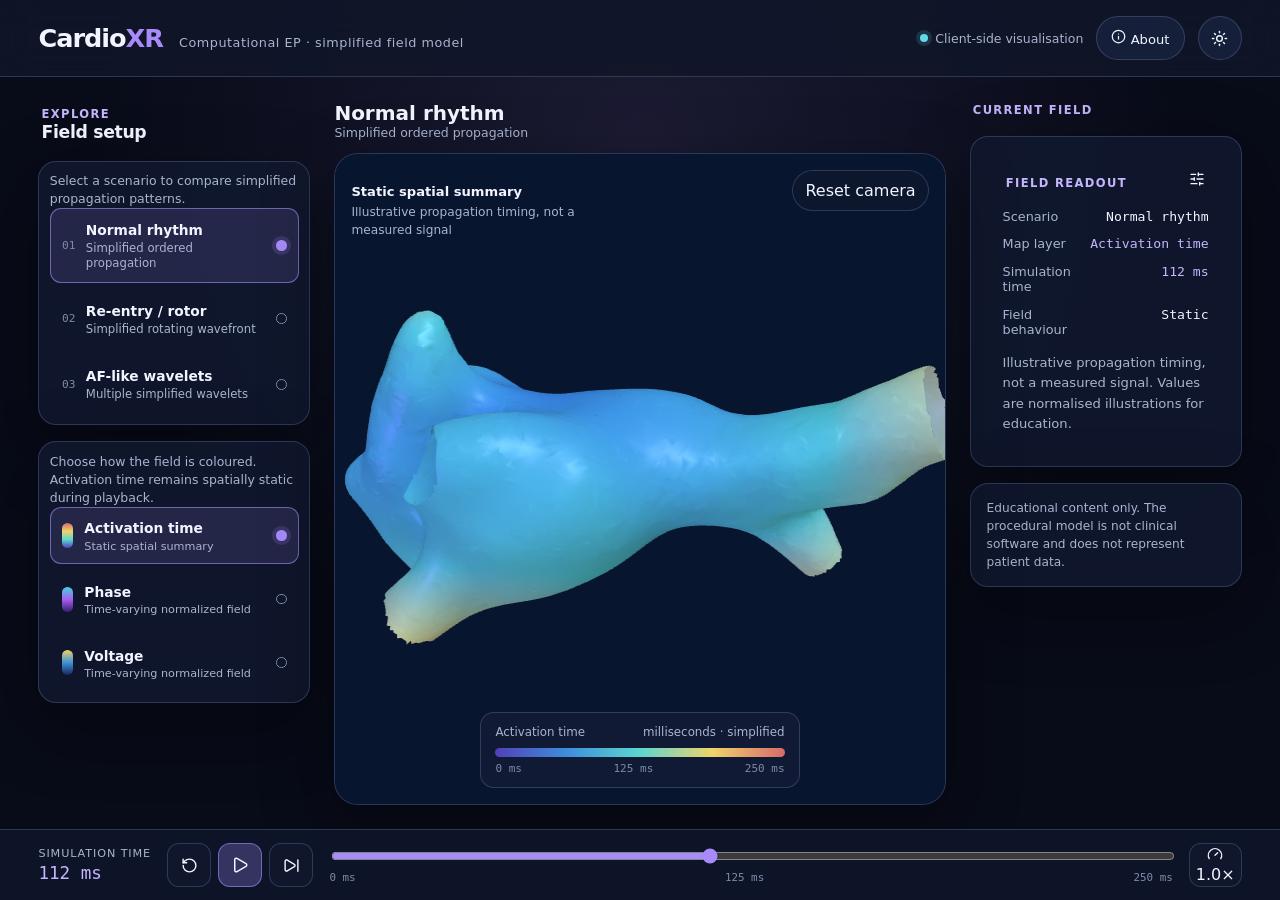
==== index.html @ f3d3086c "Deploy CardioXR site" ====
<!doctype html>
<html lang="en">
  <head>
    <meta charset="UTF-8" />
    <link rel="icon" type="image/svg+xml" href="/favicon.svg" />
    <meta name="viewport" content="width=device-width, initial-scale=1.0" />
    <meta
      name="description"
      content="CardioXR — an interactive browser-based research and education demo for simplified cardiac electrophysiology patterns."
    />
    <meta name="application-name" content="CardioXR" />
    <meta name="author" content="CardioXR" />
    <meta name="robots" content="noindex, nofollow" />
    <meta name="theme-color" content="#060810" />
    <meta property="og:type" content="website" />
    <meta property="og:title" content="CardioXR — Cardiac EP Visualisation" />
    <meta property="og:description" content="Explore simplified cardiac activation, phase, and voltage patterns on an interactive atrial form." />
    <meta property="og:image" content="/social-card.svg" />
    <meta name="twitter:card" content="summary_large_image" />
    <meta name="twitter:title" content="CardioXR — Cardiac EP Visualisation" />
    <meta name="twitter:description" content="An original static Three.js research and education demo for simplified cardiac electrophysiology patterns." />
    <meta name="twitter:image" content="/social-card.svg" />
    <title>CardioXR — Cardiac EP Visualisation</title>
    <script type="module" crossorigin src="/assets/index-D9ifZtK7.js"></script>
    <link rel="stylesheet" crossorigin href="/assets/index-C-pUK_gw.css">
  </head>
  <body>
    <div id="app"></div>
  </body>
</html>
---- assets/index-C-pUK_gw.css ----
._group_167i0_1{gap:.4rem;display:grid}._button_167i0_2{border-radius:var(--radius-sm);text-align:left;cursor:pointer;background:0 0;border:1px solid #0000;grid-template-columns:auto 1fr auto;align-items:center;gap:.65rem;width:100%;min-height:3.35rem;padding:.65rem .7rem;display:grid}._button_167i0_2:hover{background:color-mix(in srgb, var(--accent) 10%, transparent)}._selected_167i0_17{border-color:var(--border-strong);background:color-mix(in srgb, var(--accent) 14%, transparent)}._marker_167i0_18{color:var(--subtle);font-family:ui-monospace,SFMono-Regular,Menlo,monospace;font-size:.7rem}._label_167i0_19{font-size:.86rem;font-weight:680}._description_167i0_20{color:var(--muted);margin-top:.14rem;font-size:.73rem;line-height:1.3;display:block}._indicator_167i0_21{border:1px solid var(--subtle);border-radius:50%;width:.66rem;height:.66rem}._selected_167i0_17 ._indicator_167i0_21{background:var(--accent);box-shadow:0 0 0 4px color-mix(in srgb, var(--accent) 16%, transparent);border:0}._mapButton_167i0_23{grid-template-columns:.75rem 1fr auto;min-height:2.8rem}._mapSwatch_167i0_24{background:linear-gradient(#d76a6a,#f0d36a,#5cd6d0,#5140b8);border-radius:999px;width:.7rem;height:1.55rem}._mapButton_167i0_23:nth-child(2) ._mapSwatch_167i0_24{background:linear-gradient(#44d4de,#aa5cf0,#34206e)}._mapButton_167i0_23:nth-child(3) ._mapSwatch_167i0_24{background:linear-gradient(#f2d16b,#3d94d7,#1a2362)}._mapMeta_167i0_27{color:var(--muted);margin-top:.15rem;font-size:.7rem;display:block}._dock_1d9rw_1{border-top:1px solid var(--border);background:color-mix(in srgb, var(--bg-raised) 93%, transparent);-webkit-backdrop-filter:blur(18px);backdrop-filter:blur(18px);grid-template-columns:auto auto minmax(13rem,1fr) auto;align-items:center;gap:1rem;padding:.8rem clamp(1rem,3vw,2.5rem);display:grid}._readout_1d9rw_2{min-width:5.8rem}._readoutLabel_1d9rw_3{color:var(--muted);letter-spacing:.08em;text-transform:uppercase;font-size:.7rem;display:block}._readoutTime_1d9rw_4{color:var(--accent-strong);margin-top:.18rem;font:1.1rem ui-monospace,SFMono-Regular,Menlo,monospace;display:block}._controls_1d9rw_5{gap:.45rem;display:flex}._control_1d9rw_5{border:1px solid var(--border);background:var(--surface);cursor:pointer;border-radius:.75rem;place-items:center;min-width:2.75rem;min-height:2.75rem;display:inline-grid}._control_1d9rw_5:hover{border-color:var(--border-strong)}._primary_1d9rw_8{border-color:var(--border-strong);background:color-mix(in srgb, var(--accent) 25%, var(--surface))}._sliderWrap_1d9rw_9{gap:.3rem;display:grid}._range_1d9rw_10{width:100%;accent-color:var(--accent);cursor:pointer}._rangeLabels_1d9rw_11{color:var(--subtle);justify-content:space-between;font:.68rem ui-monospace,SFMono-Regular,Menlo,monospace;display:flex}._speed_1d9rw_12{white-space:nowrap}@media (width<=760px){._dock_1d9rw_1{grid-template-columns:1fr auto;gap:.6rem;padding:.75rem .8rem}._readout_1d9rw_2{grid-row:1}._controls_1d9rw_5{justify-content:end}._sliderWrap_1d9rw_9{grid-area:2/1/auto/-1}._speed_1d9rw_12{grid-area:1/2}}@media (height<=560px) and (width>=761px){._dock_1d9rw_1{padding-top:.5rem;padding-bottom:.5rem}._readoutTime_1d9rw_4{font-size:.95rem}._control_1d9rw_5{min-width:2.3rem;min-height:2.3rem}}._viewport_jzd5n_1{border:1px solid var(--border);background:radial-gradient(circle at 50% 50%, #4a77d033, transparent 48%), linear-gradient(145deg, color-mix(in srgb, var(--stage) 92%, black), var(--stage));min-height:clamp(22rem,62vh,42rem);box-shadow:inset 0 0 0 1px #ffffff09, var(--shadow);border-radius:clamp(1rem,2vw,1.5rem);flex:1;position:relative;overflow:hidden}._canvas_jzd5n_13,._canvas_jzd5n_13>div[aria-hidden=true]{position:absolute;inset:0}._canvas_jzd5n_13>div[aria-hidden=true] canvas{display:block;width:100%!important;height:100%!important}._chrome_jzd5n_16{z-index:2;pointer-events:none;position:absolute;inset:0}._descriptor_jzd5n_17{max-width:15rem;color:var(--muted);font-size:.76rem;line-height:1.45;position:absolute;top:1rem;left:1rem}._descriptor_jzd5n_17 strong{color:var(--text);margin-bottom:.2rem;font-size:.82rem;display:block}._reset_jzd5n_19{pointer-events:auto;border:1px solid var(--border);background:color-mix(in srgb, var(--surface) 75%, transparent);cursor:pointer;border-radius:999px;min-height:2.55rem;padding:.55rem .75rem;position:absolute;top:1rem;right:1rem}._legend_jzd5n_20{pointer-events:auto;border:1px solid var(--border);background:color-mix(in srgb, var(--surface-strong) 82%, transparent);-webkit-backdrop-filter:blur(14px);backdrop-filter:blur(14px);border-radius:.85rem;width:min(20rem,100% - 2rem);padding:.75rem .9rem;position:absolute;bottom:1rem;left:50%;transform:translate(-50%)}._legendTitle_jzd5n_21{color:var(--muted);justify-content:space-between;gap:1rem;font-size:.74rem;display:flex}._gradient_jzd5n_22{background:linear-gradient(90deg,#5140b8,#3f8edb,#5cd6d0,#f0d36a,#d76a6a);border-radius:999px;height:.55rem;margin:.55rem 0 .35rem}._gradient_jzd5n_22._phase_jzd5n_23{background:linear-gradient(90deg,#34206e,#aa5cf0,#44d4de)}._gradient_jzd5n_22._voltage_jzd5n_24{background:linear-gradient(90deg,#1a2362,#3d94d7,#f2d16b)}._ticks_jzd5n_25{color:var(--subtle);justify-content:space-between;font:.69rem ui-monospace,SFMono-Regular,Menlo,monospace;display:flex}._state_jzd5n_26{text-align:center;place-items:center;height:100%;padding:2rem;display:grid}._state_jzd5n_26 h2{margin:0 0 .5rem;font-size:1.1rem}._state_jzd5n_26 p{max-width:24rem;color:var(--muted);margin:0;font-size:.86rem;line-height:1.5}._fallbackButton_jzd5n_29{border:1px solid var(--border-strong);background:var(--surface);cursor:pointer;border-radius:999px;min-height:2.75rem;margin-top:1rem;padding:0 1rem}._visuallyHidden_jzd5n_30{clip:rect(0, 0, 0, 0);white-space:nowrap;border:0;width:1px;height:1px;margin:-1px;padding:0;position:absolute;overflow:hidden}@media (width<=760px){._viewport_jzd5n_1{min-height:clamp(24rem,67svh,38rem)}._descriptor_jzd5n_17{top:.75rem;left:.8rem}._reset_jzd5n_19{top:.7rem;right:.7rem}._legend_jzd5n_20{bottom:.7rem}}@media (height<=560px) and (width>=761px){._viewport_jzd5n_1{min-height:0}}._overlay_1kfgf_1{z-index:20;-webkit-backdrop-filter:blur(5px);backdrop-filter:blur(5px);background:#030610a6;position:fixed;inset:0}._content_1kfgf_2{z-index:21;border-left:1px solid var(--border);background:var(--surface-strong);flex-direction:column;width:min(28rem,92vw);padding:1.35rem;display:flex;position:fixed;top:0;bottom:0;right:0;box-shadow:-24px 0 70px #0000004d}._header_1kfgf_3{border-bottom:1px solid var(--border);justify-content:space-between;align-items:start;gap:1rem;padding-bottom:1rem;display:flex}._title_1kfgf_4{margin:0;font-size:1.2rem}._description_1kfgf_5{color:var(--muted);margin:.35rem 0 0;font-size:.8rem;line-height:1.45}._close_1kfgf_6{border:1px solid var(--border);background:var(--surface);cursor:pointer;border-radius:.7rem;min-width:2.75rem;min-height:2.75rem}._body_1kfgf_7{color:var(--muted);padding:1rem 0;font-size:.87rem;line-height:1.6;overflow:auto}._body_1kfgf_7 h3{color:var(--text);margin:1rem 0 .35rem;font-size:.9rem}._body_1kfgf_7 p{margin:.35rem 0}._body_1kfgf_7 dl{grid-template-columns:1fr auto;gap:.65rem;margin:.8rem 0;display:grid}._body_1kfgf_7 dt{color:var(--muted)}._body_1kfgf_7 dd{color:var(--text);margin:0;font-family:ui-monospace,SFMono-Regular,Menlo,monospace}._mobileContent_1kfgf_13{border-top:1px solid var(--border);border-left:0;border-radius:1.2rem 1.2rem 0 0;width:100%;max-height:min(78svh,42rem);inset:auto 0 0}._tabsList_1kfgf_14{border:1px solid var(--border);border-radius:.75rem;grid-template-columns:repeat(3,1fr);gap:.35rem;margin-bottom:1rem;padding:.25rem;display:grid}._tab_1kfgf_14{min-height:2.65rem;color:var(--muted);cursor:pointer;background:0 0;border:0;border-radius:.55rem}._tab_1kfgf_14[data-state=active]{background:color-mix(in srgb, var(--accent) 18%, transparent);color:var(--text)}@media (width<=760px){._content_1kfgf_2{padding:1rem}}._app_1k8nr_1{background:radial-gradient(circle at 50% 16%, color-mix(in srgb, var(--accent) 12%, transparent), transparent 34rem), var(--bg);min-height:100svh}._shell_1k8nr_8{grid-template-rows:auto minmax(0,1fr) auto;height:100svh;min-height:0;display:grid;overflow:hidden}._topbar_1k8nr_16{justify-content:space-between;align-items:center;gap:var(--space-5);border-bottom:1px solid var(--border);background:color-mix(in srgb, var(--bg-raised) 88%, transparent);-webkit-backdrop-filter:blur(18px);backdrop-filter:blur(18px);padding:1rem clamp(1rem,3vw,2.5rem);display:flex}._identity_1k8nr_27{align-items:baseline;gap:1rem;min-width:0;display:flex}._brand_1k8nr_28{letter-spacing:-.04em;white-space:nowrap;font-size:clamp(1.2rem,2vw,1.65rem);font-weight:800}._brandMark_1k8nr_29{color:var(--accent)}._context_1k8nr_30{color:var(--muted);letter-spacing:.04em;font-size:.8rem}._topActions_1k8nr_31{align-items:center;gap:var(--space-3);display:flex}._status_1k8nr_32{color:var(--muted);align-items:center;gap:.45rem;font-size:.78rem;display:flex}._statusDot_1k8nr_33{background:var(--cyan);width:.5rem;height:.5rem;box-shadow:0 0 0 4px color-mix(in srgb, var(--cyan) 15%, transparent);border-radius:50%}._iconButton_1k8nr_34,._readoutButton_1k8nr_34{border:1px solid var(--border);background:var(--surface-soft);cursor:pointer;border-radius:999px;min-height:2.75rem;transition:border-color .16s,background .16s,transform .16s}._iconButton_1k8nr_34{place-items:center;min-width:2.75rem;display:inline-grid}._readoutButton_1k8nr_34{padding:.55rem .9rem;font-size:.82rem}._iconButton_1k8nr_34:hover,._readoutButton_1k8nr_34:hover{border-color:var(--border-strong);background:var(--surface-strong);transform:translateY(-1px)}._workspace_1k8nr_46{grid-template-columns:minmax(14rem,17rem) minmax(0,1fr) minmax(14rem,17rem);gap:clamp(.75rem,2vw,1.5rem);min-height:0;padding:clamp(.75rem,2vw,1.5rem) clamp(1rem,3vw,2.5rem);display:grid;overflow:auto}._rail_1k8nr_55{gap:var(--space-4);flex-direction:column;min-width:0;min-height:0;display:flex}._railHeader_1k8nr_56{justify-content:space-between;align-items:baseline;gap:.5rem;padding:.15rem .2rem;display:flex}._eyebrow_1k8nr_57{color:var(--accent-strong);letter-spacing:.12em;text-transform:uppercase;font-size:.72rem;font-weight:750}._railTitle_1k8nr_58{letter-spacing:-.02em;font-size:1.08rem;font-weight:720}._railNote_1k8nr_59{color:var(--muted);font-size:.78rem;line-height:1.45}._panel_1k8nr_60{border:1px solid var(--border);border-radius:var(--radius);background:var(--surface);box-shadow:var(--shadow)}._railPanel_1k8nr_61{padding:.65rem}._readout_1k8nr_34{padding:1rem}._readout_1k8nr_34 dl{grid-template-columns:1fr auto;gap:.8rem .65rem;margin:1rem 0;display:grid}._readout_1k8nr_34 dt{color:var(--muted);font-size:.8rem}._readout_1k8nr_34 dd{text-align:right;margin:0;font-family:ui-monospace,SFMono-Regular,Menlo,monospace;font-size:.82rem}._readoutValue_1k8nr_66{color:var(--accent-strong)}._readoutCopy_1k8nr_67{color:var(--muted);margin:0;font-size:.82rem;line-height:1.55}._disclaimer_1k8nr_68{color:var(--muted);border-top:1px solid var(--border);padding:.9rem 1rem;font-size:.76rem;line-height:1.5}._stageColumn_1k8nr_70{gap:var(--space-3);flex-direction:column;min-width:0;min-height:0;display:flex}._stageMeta_1k8nr_71{justify-content:space-between;align-items:center;gap:1rem;min-height:2.3rem;display:flex}._stageTitle_1k8nr_72{font-size:clamp(1rem,1.8vw,1.25rem);font-weight:700}._stageSub_1k8nr_73{color:var(--muted);font-size:.78rem}._mobileReadout_1k8nr_74,._mobileToolbar_1k8nr_75{display:none}@media (width<=1120px){._workspace_1k8nr_46{grid-template-columns:minmax(13rem,16rem) minmax(0,1fr)}._rightRail_1k8nr_79{display:none}._mobileReadout_1k8nr_74{display:inline-flex}}@media (width<=760px){._shell_1k8nr_8{height:auto;min-height:100svh;overflow:visible}._topbar_1k8nr_16{padding:.8rem 1rem}._identity_1k8nr_27{display:block}._context_1k8nr_30,._status_1k8nr_32{display:none}._workspace_1k8nr_46{padding:.7rem .65rem 1rem;display:block;overflow:visible}._leftRail_1k8nr_89{display:none}._stageColumn_1k8nr_70{gap:.6rem}._stageMeta_1k8nr_71{padding:0 .25rem}._mobileToolbar_1k8nr_75{gap:.5rem;padding:.25rem;display:flex}._mobileToolbar_1k8nr_75 button{flex:1;min-height:2.75rem}._bottomDock_1k8nr_94{z-index:4;position:sticky;bottom:0}}@media (height<=560px) and (width>=761px){._topbar_1k8nr_16{padding-top:.55rem;padding-bottom:.55rem}._workspace_1k8nr_46{padding-top:.65rem;padding-bottom:.65rem}._railPanel_1k8nr_61{padding:.45rem}._stageMeta_1k8nr_71{min-height:1.8rem}}:root{--lightningcss-light: ;--lightningcss-dark:initial;color-scheme:dark;font-synthesis:none;text-rendering:optimizelegibility;--bg:#080b18;--bg-raised:#10162a;--stage:#0a1630;--surface:#11192fdb;--surface-strong:#141d36;--surface-soft:#1a2544ad;--border:#9db7e638;--border-strong:#ab96ff8f;--text:#f2f5ff;--muted:#a9b4cf;--subtle:#7d8aa8;--accent:#a78bfa;--accent-strong:#c4b5fd;--cyan:#63d9e6;--danger:#f4a3b1;--shadow:0 22px 70px #00000057;--radius:18px;--radius-sm:11px;--space-1:.35rem;--space-2:.55rem;--space-3:.8rem;--space-4:1rem;--space-5:1.35rem;--space-6:1.75rem;--space-7:2.4rem;font-family:Inter,ui-sans-serif,system-ui,-apple-system,BlinkMacSystemFont,Segoe UI,sans-serif}[data-theme=light]{--lightningcss-light:initial;--lightningcss-dark: ;color-scheme:light;--bg:#e8edf7;--bg-raised:#f7f9fd;--stage:#d7e1f4;--surface:#f9fbffe8;--surface-strong:#fff;--surface-soft:#e7edf9eb;--border:#2e436d33;--border-strong:#6f50cf;--text:#17223d;--muted:#51617e;--subtle:#6a7892;--accent:#6847d6;--accent-strong:#4f31bb;--cyan:#087f9c;--danger:#a23f56;--shadow:0 22px 60px #32467033}*{box-sizing:border-box}html,body,#app{min-height:100%;margin:0}body{background:var(--bg);min-width:320px;color:var(--text);overflow-x:hidden}button,input{font:inherit}button{color:inherit}button:focus-visible,input:focus-visible,[role=tab]:focus-visible{outline:3px solid var(--cyan);outline-offset:3px}@media (prefers-reduced-motion:reduce){*,:before,:after{scroll-behavior:auto!important;transition-duration:.01ms!important;animation-duration:.01ms!important;animation-iteration-count:1!important}}
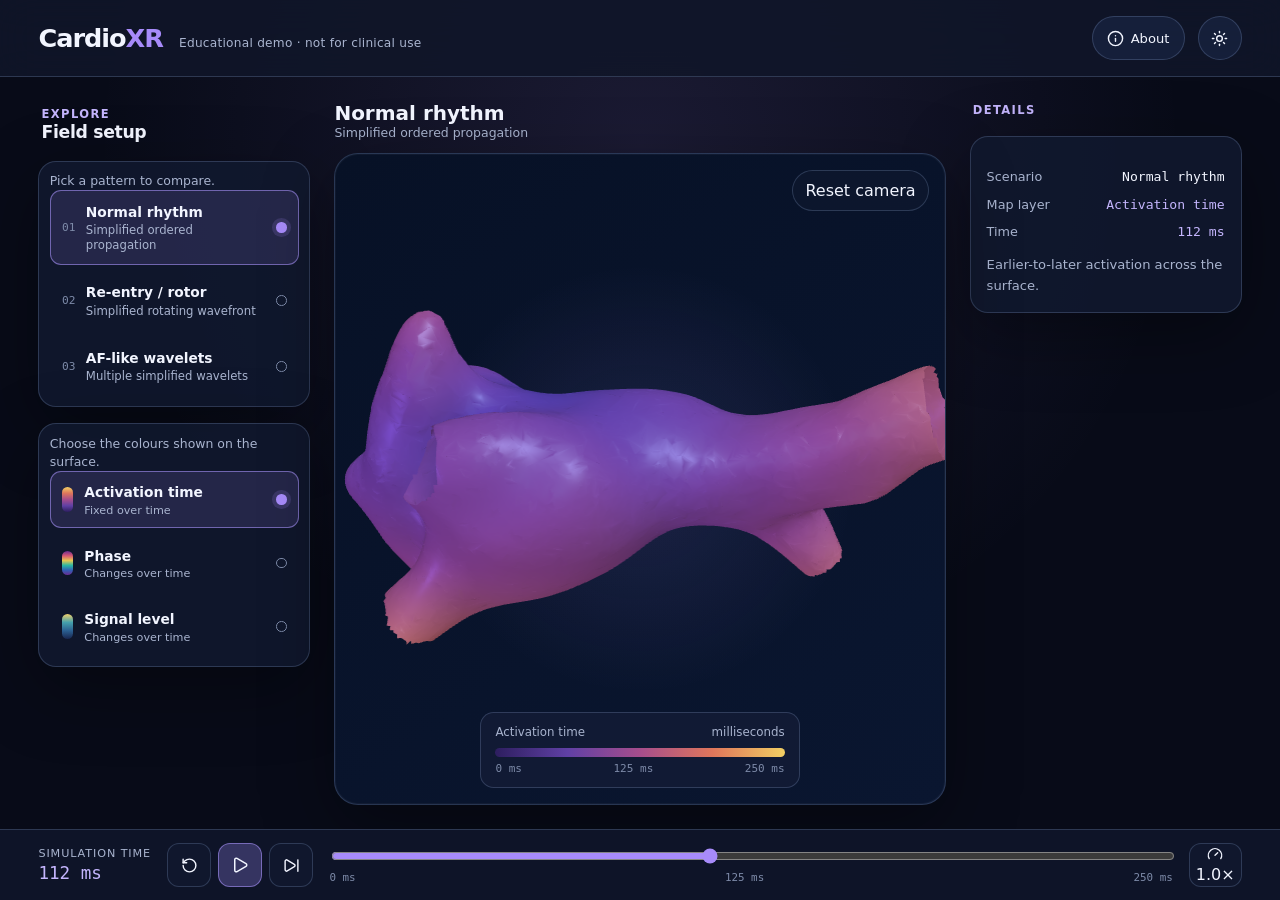
==== commit cd3cb6ed: "Deploy CardioXR site" ====
--- a/index.html
+++ b/index.html
@@ -21,8 +21,8 @@
     <meta name="twitter:description" content="An original static Three.js research and education demo for simplified cardiac electrophysiology patterns." />
     <meta name="twitter:image" content="/social-card.svg" />
     <title>CardioXR — Cardiac EP Visualisation</title>
-    <script type="module" crossorigin src="/assets/index-D9ifZtK7.js"></script>
-    <link rel="stylesheet" crossorigin href="/assets/index-C-pUK_gw.css">
+    <script type="module" crossorigin src="/assets/index-DX1zjF0q.js"></script>
+    <link rel="stylesheet" crossorigin href="/assets/index-CJR2aCg-.css">
   </head>
   <body>
     <div id="app"></div>
--- a/assets/index-CJR2aCg-.css
+++ b/assets/index-CJR2aCg-.css
@@ -0,0 +1 @@
+._group_dooak_1{gap:.4rem;display:grid}._button_dooak_2{border-radius:var(--radius-sm);text-align:left;cursor:pointer;background:0 0;border:1px solid #0000;grid-template-columns:auto 1fr auto;align-items:center;gap:.65rem;width:100%;min-height:3.35rem;padding:.65rem .7rem;display:grid}._button_dooak_2:hover{background:color-mix(in srgb, var(--accent) 10%, transparent)}._selected_dooak_17{border-color:var(--border-strong);background:color-mix(in srgb, var(--accent) 14%, transparent)}._marker_dooak_18{color:var(--subtle);font-family:ui-monospace,SFMono-Regular,Menlo,monospace;font-size:.7rem}._label_dooak_19{font-size:.86rem;font-weight:680}._description_dooak_20{color:var(--muted);margin-top:.14rem;font-size:.73rem;line-height:1.3;display:block}._indicator_dooak_21{border:1px solid var(--subtle);border-radius:50%;width:.66rem;height:.66rem}._selected_dooak_17 ._indicator_dooak_21{background:var(--accent);box-shadow:0 0 0 4px color-mix(in srgb, var(--accent) 16%, transparent);border:0}._mapButton_dooak_23{grid-template-columns:.75rem 1fr auto;min-height:2.8rem}._mapSwatch_dooak_24{background-color:var(--surface-soft);border-radius:999px;width:.7rem;height:1.55rem}._mapMeta_dooak_25{color:var(--muted);margin-top:.15rem;font-size:.7rem;display:block}._dock_172w2_1{border-top:1px solid var(--border);background:color-mix(in srgb, var(--bg-raised) 93%, transparent);-webkit-backdrop-filter:blur(18px);backdrop-filter:blur(18px);grid-template-columns:auto auto minmax(13rem,1fr) auto;align-items:center;gap:1rem;padding:.8rem clamp(1rem,3vw,2.5rem);display:grid}._readout_172w2_2{min-width:5.8rem}._readoutLabel_172w2_3{color:var(--muted);letter-spacing:.08em;text-transform:uppercase;font-size:.7rem;display:block}._readoutTime_172w2_4{color:var(--accent-strong);margin-top:.18rem;font:1.1rem ui-monospace,SFMono-Regular,Menlo,monospace;display:block}._controls_172w2_5{gap:.45rem;display:flex}._control_172w2_5{border:1px solid var(--border);background:var(--surface);cursor:pointer;border-radius:.75rem;place-items:center;min-width:2.75rem;min-height:2.75rem;display:inline-grid}._control_172w2_5:hover{border-color:var(--border-strong)}._primary_172w2_8{border-color:var(--border-strong);background:color-mix(in srgb, var(--accent) 25%, var(--surface))}._sliderWrap_172w2_9{gap:.3rem;display:grid}._range_172w2_10{width:100%;accent-color:var(--accent);cursor:pointer}._rangeLabels_172w2_11{color:var(--subtle);justify-content:space-between;font:.68rem ui-monospace,SFMono-Regular,Menlo,monospace;display:flex}._speed_172w2_12{white-space:nowrap}@media (width<=760px){._dock_172w2_1{padding:.55rem max(.7rem, env(safe-area-inset-right)) max(.55rem, env(safe-area-inset-bottom)) max(.7rem, env(safe-area-inset-left));grid-template-columns:minmax(5.35rem,1fr) auto auto;grid-template-areas:"readout controls speed""slider slider slider";gap:.45rem .55rem}._readout_172w2_2{grid-area:readout;min-width:0}._controls_172w2_5{grid-area:controls;justify-content:end}._sliderWrap_172w2_9{grid-area:slider}._speed_172w2_12{grid-area:speed}}@media (height<=560px) and (width>=761px) and (width<=960px){._dock_172w2_1{padding:.35rem max(.75rem, env(safe-area-inset-right)) max(.35rem, env(safe-area-inset-bottom)) max(.75rem, env(safe-area-inset-left));grid-template-columns:auto auto minmax(10rem,1fr) auto;grid-template-areas:"readout controls slider speed";gap:.75rem}._readout_172w2_2{grid-area:readout}._controls_172w2_5{grid-area:controls}._sliderWrap_172w2_9{grid-area:slider}._speed_172w2_12{grid-area:speed}._readoutTime_172w2_4{font-size:.95rem}._control_172w2_5{min-width:2.75rem;min-height:2.75rem}}._viewport_4dmf6_1{border:1px solid var(--border);background:radial-gradient(circle at 50% 50%, color-mix(in srgb, var(--accent) 13%, transparent), transparent 48%), linear-gradient(145deg, var(--stage-edge), var(--stage));min-height:clamp(22rem,62vh,42rem);box-shadow:inset 0 0 0 1px #ffffff09, var(--shadow);border-radius:clamp(1rem,2vw,1.5rem);flex:1;position:relative;overflow:hidden}._canvas_4dmf6_13,._canvas_4dmf6_13>div[aria-hidden=true]{position:absolute;inset:0}._canvas_4dmf6_13>div[aria-hidden=true] canvas{touch-action:none;display:block;width:100%!important;height:100%!important}._chrome_4dmf6_16{z-index:2;pointer-events:none;position:absolute;inset:0}._reset_4dmf6_17{pointer-events:auto;border:1px solid var(--border);background:color-mix(in srgb, var(--surface) 75%, transparent);cursor:pointer;border-radius:999px;min-height:2.55rem;padding:.55rem .75rem;position:absolute;top:1rem;right:1rem}._legend_4dmf6_18{pointer-events:auto;border:1px solid var(--border);background:color-mix(in srgb, var(--surface-strong) 82%, transparent);-webkit-backdrop-filter:blur(14px);backdrop-filter:blur(14px);border-radius:.85rem;width:min(20rem,100% - 2rem);padding:.75rem .9rem;position:absolute;bottom:1rem;left:50%;transform:translate(-50%)}._legendTitle_4dmf6_19{color:var(--muted);justify-content:space-between;gap:1rem;font-size:.74rem;display:flex}._gradient_4dmf6_20{border-radius:999px;height:.55rem;margin:.55rem 0 .35rem}._ticks_4dmf6_21{color:var(--subtle);justify-content:space-between;font:.69rem ui-monospace,SFMono-Regular,Menlo,monospace;display:flex}._state_4dmf6_22{text-align:center;place-items:center;height:100%;padding:2rem;display:grid}._state_4dmf6_22 h2{margin:0 0 .5rem;font-size:1.1rem}._state_4dmf6_22 p{max-width:24rem;color:var(--muted);margin:0;font-size:.86rem;line-height:1.5}._fallbackButton_4dmf6_25{border:1px solid var(--border-strong);background:var(--surface);cursor:pointer;border-radius:999px;min-height:2.75rem;margin-top:1rem;padding:0 1rem}._visuallyHidden_4dmf6_26{clip:rect(0, 0, 0, 0);white-space:nowrap;border:0;width:1px;height:1px;margin:-1px;padding:0;position:absolute;overflow:hidden}@media (width<=760px){._viewport_4dmf6_1{height:100%;min-height:0}._reset_4dmf6_17{min-height:2.75rem;top:.65rem;right:.65rem}._legend_4dmf6_18{width:min(20rem,100% - 1.3rem);padding:.65rem .75rem;bottom:.65rem}}@media (height<=560px) and (width>=761px) and (width<=960px){._viewport_4dmf6_1{height:100%;min-height:0}._reset_4dmf6_17{min-height:2.75rem;top:.55rem;right:.55rem}._legend_4dmf6_18{padding:.55rem .7rem;bottom:.55rem}}._overlay_145a2_1{z-index:20;-webkit-backdrop-filter:blur(5px);backdrop-filter:blur(5px);background:#030610a6;position:fixed;inset:0}._content_145a2_2{z-index:21;border-left:1px solid var(--border);background:var(--surface-strong);flex-direction:column;width:min(28rem,92vw);padding:1.35rem;display:flex;position:fixed;top:0;bottom:0;right:0;box-shadow:-24px 0 70px #0000004d}._header_145a2_3{border-bottom:1px solid var(--border);justify-content:space-between;align-items:start;gap:1rem;padding-bottom:1rem;display:flex}._title_145a2_4{margin:0;font-size:1.2rem}._description_145a2_5{color:var(--muted);margin:.35rem 0 0;font-size:.8rem;line-height:1.45}._close_145a2_6{border:1px solid var(--border);background:var(--surface);cursor:pointer;border-radius:.7rem;min-width:2.75rem;min-height:2.75rem}._body_145a2_7{color:var(--muted);padding:1rem 0;font-size:.87rem;line-height:1.6;overflow:auto}._body_145a2_7 h3{color:var(--text);margin:1rem 0 .35rem;font-size:.9rem}._body_145a2_7 p{margin:.35rem 0}._body_145a2_7 a{color:var(--accent-strong);text-underline-offset:.18em}._body_145a2_7 dl{grid-template-columns:1fr auto;gap:.65rem;margin:.8rem 0;display:grid}._body_145a2_7 dt{color:var(--muted)}._body_145a2_7 dd{color:var(--text);margin:0;font-family:ui-monospace,SFMono-Regular,Menlo,monospace}._disclosure_145a2_14{border:1px solid var(--border);background:var(--surface);border-radius:.75rem;margin-top:.7rem;padding:.75rem}._disclosure_145a2_14 summary{color:var(--text);cursor:pointer;font-weight:650}._disclosure_145a2_14 p{margin-top:.65rem}._mobileContent_145a2_17{width:100%;max-height:min(78dvh,42rem);padding-bottom:max(1rem, env(safe-area-inset-bottom));border-top:1px solid var(--border);border-left:0;border-radius:1.2rem 1.2rem 0 0;inset:auto 0 0}._tabsList_145a2_18{border:1px solid var(--border);border-radius:.75rem;grid-template-columns:repeat(3,1fr);gap:.35rem;margin-bottom:1rem;padding:.25rem;display:grid}._tab_145a2_18{min-height:2.65rem;color:var(--muted);cursor:pointer;background:0 0;border:0;border-radius:.55rem}._tab_145a2_18[data-state=active]{background:color-mix(in srgb, var(--accent) 18%, transparent);color:var(--text)}@media (width<=760px){._content_145a2_2{padding:1rem}}@media (height<=560px) and (width>=761px) and (width<=960px){._mobileContent_145a2_17{width:min(26rem,72vw);max-height:none;padding:max(.8rem, env(safe-area-inset-top)) max(1rem, env(safe-area-inset-right)) max(.8rem, env(safe-area-inset-bottom)) 1rem;border-top:0;border-left:1px solid var(--border);border-radius:1.2rem 0 0 1.2rem;inset:0 0 0 auto}}._app_18tzk_1{background:radial-gradient(circle at 50% 16%, color-mix(in srgb, var(--accent) 12%, transparent), transparent 34rem), var(--bg);min-height:100svh}._shell_18tzk_8{grid-template-rows:auto minmax(0,1fr) auto;height:100dvh;min-height:0;display:grid;overflow:hidden}._topbar_18tzk_18{justify-content:space-between;align-items:center;gap:var(--space-5);border-bottom:1px solid var(--border);background:color-mix(in srgb, var(--bg-raised) 88%, transparent);-webkit-backdrop-filter:blur(18px);backdrop-filter:blur(18px);padding:1rem clamp(1rem,3vw,2.5rem);display:flex}._identity_18tzk_29{align-items:baseline;gap:1rem;min-width:0;display:flex}._brand_18tzk_30{letter-spacing:-.04em;white-space:nowrap;font-size:clamp(1.2rem,2vw,1.65rem);font-weight:800}._brandMark_18tzk_31{color:var(--accent)}._topActions_18tzk_32{align-items:center;gap:var(--space-3);display:flex}._status_18tzk_33{color:var(--muted);letter-spacing:.02em;white-space:nowrap;font-size:.76rem}._noticeCompact_18tzk_34{display:none}._iconButton_18tzk_35,._readoutButton_18tzk_35{border:1px solid var(--border);background:var(--surface-soft);cursor:pointer;border-radius:999px;min-height:2.75rem;transition:border-color .16s,background .16s,transform .16s}._iconButton_18tzk_35{place-items:center;min-width:2.75rem;display:inline-grid}._readoutButton_18tzk_35{justify-content:center;align-items:center;gap:.4rem;padding:.55rem .9rem;font-size:.82rem;display:inline-flex}._iconButton_18tzk_35:hover,._readoutButton_18tzk_35:hover{border-color:var(--border-strong);background:var(--surface-strong);transform:translateY(-1px)}._workspace_18tzk_47{grid-template-columns:minmax(14rem,17rem) minmax(0,1fr) minmax(14rem,17rem);gap:clamp(.75rem,2vw,1.5rem);min-height:0;padding:clamp(.75rem,2vw,1.5rem) clamp(1rem,3vw,2.5rem);display:grid;overflow:auto}._rail_18tzk_56{gap:var(--space-4);flex-direction:column;min-width:0;min-height:0;display:flex}._railHeader_18tzk_57{justify-content:space-between;align-items:baseline;gap:.5rem;padding:.15rem .2rem;display:flex}._eyebrow_18tzk_58{color:var(--accent-strong);letter-spacing:.12em;text-transform:uppercase;font-size:.72rem;font-weight:750}._railTitle_18tzk_59{letter-spacing:-.02em;font-size:1.08rem;font-weight:720}._railNote_18tzk_60{color:var(--muted);font-size:.78rem;line-height:1.45}._panel_18tzk_61{border:1px solid var(--border);border-radius:var(--radius);background:var(--surface);box-shadow:var(--shadow)}._railPanel_18tzk_62{padding:.65rem}._readout_18tzk_35{padding:1rem}._readout_18tzk_35 dl{grid-template-columns:1fr auto;gap:.8rem .65rem;margin:1rem 0;display:grid}._readout_18tzk_35 dt{color:var(--muted);font-size:.8rem}._readout_18tzk_35 dd{text-align:right;margin:0;font-family:ui-monospace,SFMono-Regular,Menlo,monospace;font-size:.82rem}._readoutValue_18tzk_67{color:var(--accent-strong)}._readoutCopy_18tzk_68{color:var(--muted);margin:0;font-size:.82rem;line-height:1.55}._stageColumn_18tzk_69{gap:var(--space-3);flex-direction:column;min-width:0;min-height:0;display:flex}._stageMeta_18tzk_70{justify-content:space-between;align-items:center;gap:1rem;min-height:2.3rem;display:flex}._stageTitle_18tzk_71{font-size:clamp(1rem,1.8vw,1.25rem);font-weight:700}._stageSub_18tzk_72{color:var(--muted);font-size:.78rem}._mobileReadout_18tzk_73,._mobileToolbar_18tzk_74{display:none}@media (width<=1120px){._workspace_18tzk_47{grid-template-columns:minmax(13rem,16rem) minmax(0,1fr)}._rightRail_18tzk_78{display:none}._mobileReadout_18tzk_73{display:inline-flex}}@media (width<=760px){._shell_18tzk_8{height:100dvh;min-height:0;overflow:hidden}._topbar_18tzk_18{min-height:4rem;padding:max(.55rem, env(safe-area-inset-top)) max(.75rem, env(safe-area-inset-right)) .55rem max(.75rem, env(safe-area-inset-left))}._identity_18tzk_29{display:block}._brand_18tzk_30{font-size:1.15rem}._status_18tzk_33{letter-spacing:.035em;margin-top:.12rem;font-size:.66rem}._noticeFull_18tzk_95{display:none}._noticeCompact_18tzk_34{display:inline}._topActions_18tzk_32{gap:.4rem}._aboutButton_18tzk_98{width:2.75rem;padding:0}._aboutLabel_18tzk_99{display:none}._workspace_18tzk_47{padding:.45rem .55rem .5rem;display:block;overflow:hidden}._leftRail_18tzk_101{display:none}._stageColumn_18tzk_69{grid-template-rows:auto minmax(0,1fr) auto;gap:.4rem;height:100%;display:grid}._stageMeta_18tzk_70{min-height:0;padding:0 .2rem}._stageTitle_18tzk_71{font-size:.96rem}._stageSub_18tzk_72{font-size:.72rem}._mobileReadout_18tzk_73{display:none}._mobileToolbar_18tzk_74{grid-template-columns:repeat(3,1fr);gap:.45rem;padding:0;display:grid}._mobileToolbar_18tzk_74 button{flex:1;min-height:2.75rem}._bottomDock_18tzk_109{z-index:4;min-height:0;position:static}}@media (height<=560px) and (width>=761px) and (width<=960px){._shell_18tzk_8{height:100dvh;min-height:0;overflow:hidden}._topbar_18tzk_18{min-height:3.25rem;padding:max(.25rem, env(safe-area-inset-top)) max(.75rem, env(safe-area-inset-right)) .25rem max(.75rem, env(safe-area-inset-left))}._identity_18tzk_29{gap:.7rem}._brand_18tzk_30{font-size:1.1rem}._noticeFull_18tzk_95{display:none}._noticeCompact_18tzk_34{display:inline}._topActions_18tzk_32{gap:.4rem}._aboutButton_18tzk_98{width:2.75rem;padding:0}._aboutLabel_18tzk_99{display:none}._workspace_18tzk_47{padding:.35rem .7rem;display:block;overflow:hidden}._leftRail_18tzk_101{display:none}._stageColumn_18tzk_69{grid-template-rows:auto minmax(0,1fr) auto;gap:.3rem;height:100%;display:grid}._stageMeta_18tzk_70{min-height:0;padding:0 .2rem}._stageTitle_18tzk_71{font-size:.94rem}._stageSub_18tzk_72{font-size:.68rem}._mobileReadout_18tzk_73{display:none}._mobileToolbar_18tzk_74{grid-template-columns:repeat(3,1fr);gap:.45rem;display:grid}._mobileToolbar_18tzk_74 button{min-height:2.75rem}._rightRail_18tzk_78{display:none}._bottomDock_18tzk_109{min-height:0;position:static}}:root{--lightningcss-light: ;--lightningcss-dark:initial;color-scheme:dark;font-synthesis:none;text-rendering:optimizelegibility;--bg:#080b18;--bg-raised:#10162a;--stage:#0a1630;--stage-edge:#071126;--surface:#11192fdb;--surface-strong:#141d36;--surface-soft:#1a2544ad;--border:#9db7e638;--border-strong:#ab96ff8f;--text:#f2f5ff;--muted:#a9b4cf;--subtle:#7d8aa8;--accent:#a78bfa;--accent-strong:#c4b5fd;--cyan:#63d9e6;--danger:#f4a3b1;--shadow:0 22px 70px #00000057;--radius:18px;--radius-sm:11px;--space-1:.35rem;--space-2:.55rem;--space-3:.8rem;--space-4:1rem;--space-5:1.35rem;--space-6:1.75rem;--space-7:2.4rem;font-family:Inter,ui-sans-serif,system-ui,-apple-system,BlinkMacSystemFont,Segoe UI,sans-serif}[data-theme=light]{--lightningcss-light:initial;--lightningcss-dark: ;color-scheme:light;--bg:#e8edf7;--bg-raised:#f7f9fd;--stage:#d4ddeb;--stage-edge:#c5d1e3;--surface:#f9fbffe8;--surface-strong:#fff;--surface-soft:#e7edf9eb;--border:#2e436d33;--border-strong:#6f50cf;--text:#17223d;--muted:#51617e;--subtle:#6a7892;--accent:#6847d6;--accent-strong:#4f31bb;--cyan:#087f9c;--danger:#a23f56;--shadow:0 22px 60px #32467033}*{box-sizing:border-box}html,body,#app{min-height:100%;margin:0}body{background:var(--bg);min-width:320px;color:var(--text);overflow-x:hidden}button,input{font:inherit}button{color:inherit}button:focus-visible,input:focus-visible,[role=tab]:focus-visible{outline:3px solid var(--cyan);outline-offset:3px}@media (prefers-reduced-motion:reduce){*,:before,:after{scroll-behavior:auto!important;transition-duration:.01ms!important;animation-duration:.01ms!important;animation-iteration-count:1!important}}
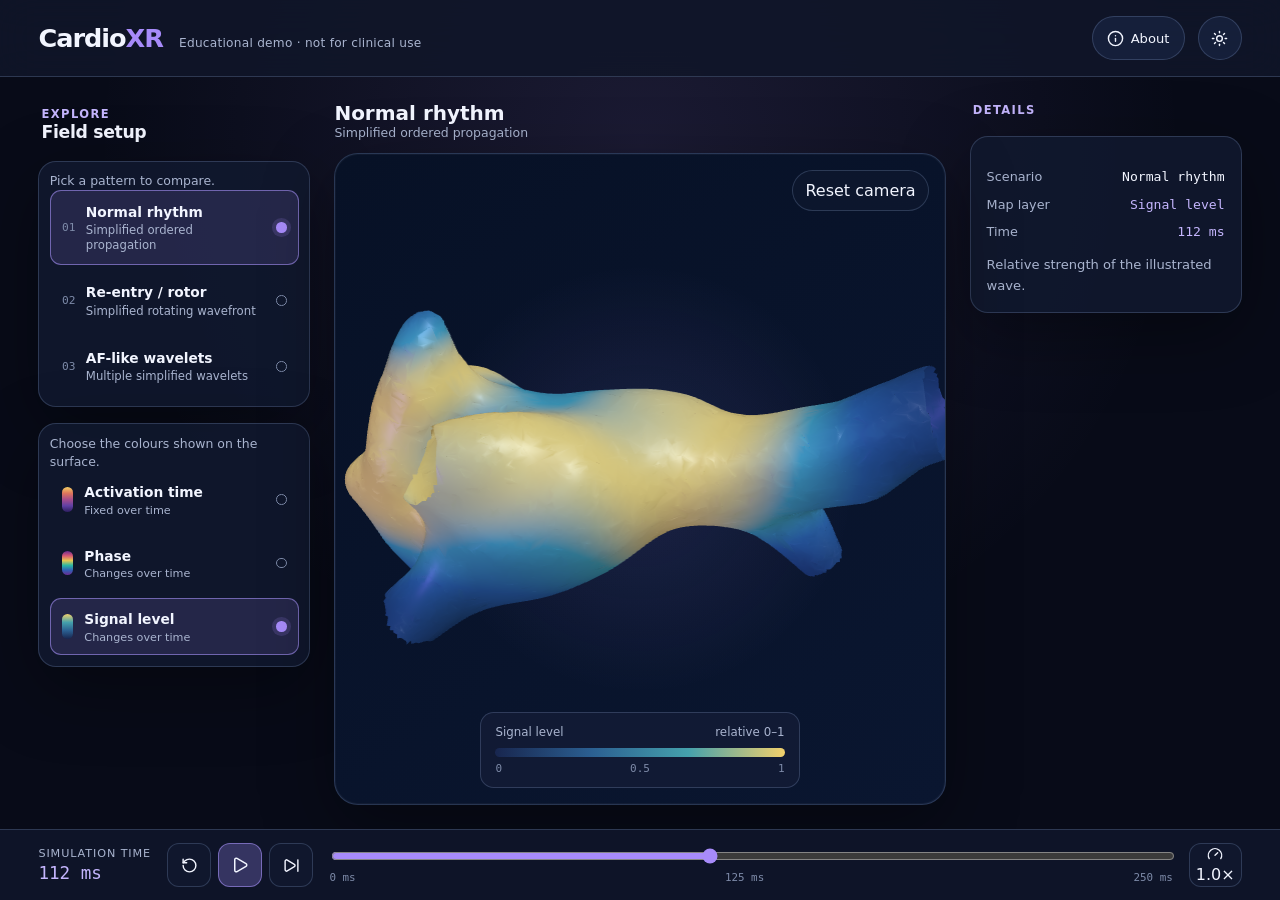
==== commit 04321d31: "Deploy CardioXR site" ====
--- a/index.html
+++ b/index.html
@@ -21,7 +21,7 @@
     <meta name="twitter:description" content="An original static Three.js research and education demo for simplified cardiac electrophysiology patterns." />
     <meta name="twitter:image" content="/social-card.svg" />
     <title>CardioXR — Cardiac EP Visualisation</title>
-    <script type="module" crossorigin src="/assets/index-DX1zjF0q.js"></script>
+    <script type="module" crossorigin src="/assets/index-NXo90yZz.js"></script>
     <link rel="stylesheet" crossorigin href="/assets/index-CJR2aCg-.css">
   </head>
   <body>
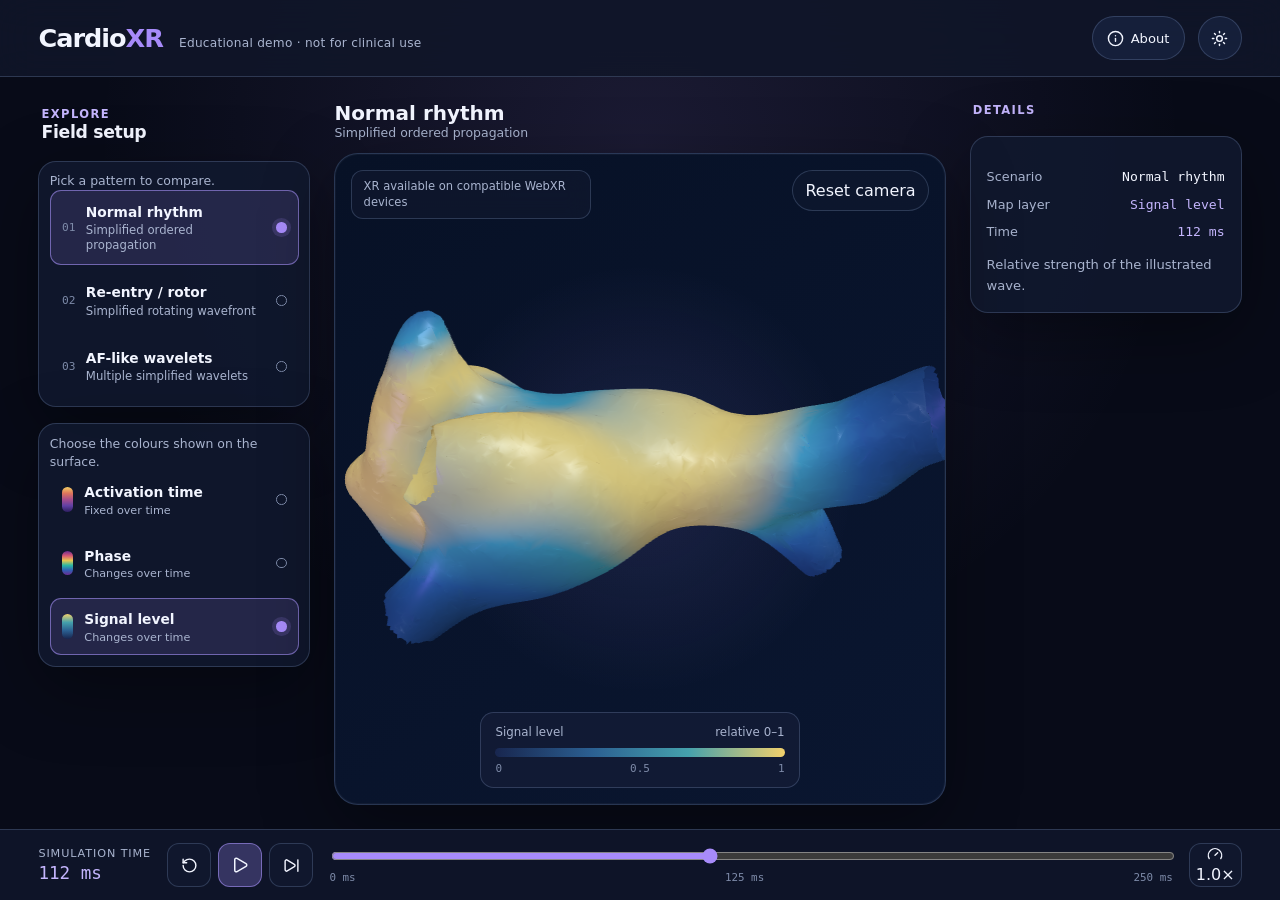
==== commit 3c681e28: "Deploy CardioXR site" ====
--- a/index.html
+++ b/index.html
@@ -18,11 +18,11 @@
     <meta property="og:image" content="/social-card.svg" />
     <meta name="twitter:card" content="summary_large_image" />
     <meta name="twitter:title" content="CardioXR — Cardiac EP Visualisation" />
-    <meta name="twitter:description" content="An original static Three.js research and education demo for simplified cardiac electrophysiology patterns." />
+    <meta name="twitter:description" content="CardioXR — an interactive browser-based research and education demo for simplified cardiac electrophysiology patterns." />
     <meta name="twitter:image" content="/social-card.svg" />
     <title>CardioXR — Cardiac EP Visualisation</title>
-    <script type="module" crossorigin src="/assets/index-NXo90yZz.js"></script>
-    <link rel="stylesheet" crossorigin href="/assets/index-CJR2aCg-.css">
+    <script type="module" crossorigin src="/assets/index-BxXqk5qd.js"></script>
+    <link rel="stylesheet" crossorigin href="/assets/index-D8yj7Umk.css">
   </head>
   <body>
     <div id="app"></div>
--- a/assets/index-D8yj7Umk.css
+++ b/assets/index-D8yj7Umk.css
@@ -0,0 +1 @@
+._group_dooak_1{gap:.4rem;display:grid}._button_dooak_2{border-radius:var(--radius-sm);text-align:left;cursor:pointer;background:0 0;border:1px solid #0000;grid-template-columns:auto 1fr auto;align-items:center;gap:.65rem;width:100%;min-height:3.35rem;padding:.65rem .7rem;display:grid}._button_dooak_2:hover{background:color-mix(in srgb, var(--accent) 10%, transparent)}._selected_dooak_17{border-color:var(--border-strong);background:color-mix(in srgb, var(--accent) 14%, transparent)}._marker_dooak_18{color:var(--subtle);font-family:ui-monospace,SFMono-Regular,Menlo,monospace;font-size:.7rem}._label_dooak_19{font-size:.86rem;font-weight:680}._description_dooak_20{color:var(--muted);margin-top:.14rem;font-size:.73rem;line-height:1.3;display:block}._indicator_dooak_21{border:1px solid var(--subtle);border-radius:50%;width:.66rem;height:.66rem}._selected_dooak_17 ._indicator_dooak_21{background:var(--accent);box-shadow:0 0 0 4px color-mix(in srgb, var(--accent) 16%, transparent);border:0}._mapButton_dooak_23{grid-template-columns:.75rem 1fr auto;min-height:2.8rem}._mapSwatch_dooak_24{background-color:var(--surface-soft);border-radius:999px;width:.7rem;height:1.55rem}._mapMeta_dooak_25{color:var(--muted);margin-top:.15rem;font-size:.7rem;display:block}._dock_172w2_1{border-top:1px solid var(--border);background:color-mix(in srgb, var(--bg-raised) 93%, transparent);-webkit-backdrop-filter:blur(18px);backdrop-filter:blur(18px);grid-template-columns:auto auto minmax(13rem,1fr) auto;align-items:center;gap:1rem;padding:.8rem clamp(1rem,3vw,2.5rem);display:grid}._readout_172w2_2{min-width:5.8rem}._readoutLabel_172w2_3{color:var(--muted);letter-spacing:.08em;text-transform:uppercase;font-size:.7rem;display:block}._readoutTime_172w2_4{color:var(--accent-strong);margin-top:.18rem;font:1.1rem ui-monospace,SFMono-Regular,Menlo,monospace;display:block}._controls_172w2_5{gap:.45rem;display:flex}._control_172w2_5{border:1px solid var(--border);background:var(--surface);cursor:pointer;border-radius:.75rem;place-items:center;min-width:2.75rem;min-height:2.75rem;display:inline-grid}._control_172w2_5:hover{border-color:var(--border-strong)}._primary_172w2_8{border-color:var(--border-strong);background:color-mix(in srgb, var(--accent) 25%, var(--surface))}._sliderWrap_172w2_9{gap:.3rem;display:grid}._range_172w2_10{width:100%;accent-color:var(--accent);cursor:pointer}._rangeLabels_172w2_11{color:var(--subtle);justify-content:space-between;font:.68rem ui-monospace,SFMono-Regular,Menlo,monospace;display:flex}._speed_172w2_12{white-space:nowrap}@media (width<=760px){._dock_172w2_1{padding:.55rem max(.7rem, env(safe-area-inset-right)) max(.55rem, env(safe-area-inset-bottom)) max(.7rem, env(safe-area-inset-left));grid-template-columns:minmax(5.35rem,1fr) auto auto;grid-template-areas:"readout controls speed""slider slider slider";gap:.45rem .55rem}._readout_172w2_2{grid-area:readout;min-width:0}._controls_172w2_5{grid-area:controls;justify-content:end}._sliderWrap_172w2_9{grid-area:slider}._speed_172w2_12{grid-area:speed}}@media (height<=560px) and (width>=761px) and (width<=960px){._dock_172w2_1{padding:.35rem max(.75rem, env(safe-area-inset-right)) max(.35rem, env(safe-area-inset-bottom)) max(.75rem, env(safe-area-inset-left));grid-template-columns:auto auto minmax(10rem,1fr) auto;grid-template-areas:"readout controls slider speed";gap:.75rem}._readout_172w2_2{grid-area:readout}._controls_172w2_5{grid-area:controls}._sliderWrap_172w2_9{grid-area:slider}._speed_172w2_12{grid-area:speed}._readoutTime_172w2_4{font-size:.95rem}._control_172w2_5{min-width:2.75rem;min-height:2.75rem}}._viewport_p3c0d_1{border:1px solid var(--border);background:radial-gradient(circle at 50% 50%, color-mix(in srgb, var(--accent) 13%, transparent), transparent 48%), linear-gradient(145deg, var(--stage-edge), var(--stage));min-height:clamp(22rem,62vh,42rem);box-shadow:inset 0 0 0 1px #ffffff09, var(--shadow);border-radius:clamp(1rem,2vw,1.5rem);flex:1;position:relative;overflow:hidden}._canvas_p3c0d_13,._canvas_p3c0d_13>div[aria-hidden=true]{position:absolute;inset:0}._canvas_p3c0d_13>div[aria-hidden=true] canvas{touch-action:none;display:block;width:100%!important;height:100%!important}._chrome_p3c0d_16{z-index:2;pointer-events:none;position:absolute;inset:0}._xrControl_p3c0d_17{pointer-events:auto;max-width:min(15rem,100% - 10rem);position:absolute;top:1rem;left:1rem}._xrButton_p3c0d_18{border:1px solid var(--border-strong);background:color-mix(in srgb, var(--surface) 82%, transparent);cursor:pointer;border-radius:999px;min-height:2.55rem;padding:.55rem .8rem}._xrButton_p3c0d_18:disabled{cursor:wait;opacity:.72}._xrHint_p3c0d_20,._xrMessage_p3c0d_20{border:1px solid var(--border);background:color-mix(in srgb, var(--surface) 76%, transparent);color:var(--muted);-webkit-backdrop-filter:blur(12px);backdrop-filter:blur(12px);border-radius:.75rem;margin:0;padding:.52rem .7rem;font-size:.72rem;line-height:1.35}._xrMessage_p3c0d_20{max-width:15rem;margin-top:.45rem}._reset_p3c0d_22{pointer-events:auto;border:1px solid var(--border);background:color-mix(in srgb, var(--surface) 75%, transparent);cursor:pointer;border-radius:999px;min-height:2.55rem;padding:.55rem .75rem;position:absolute;top:1rem;right:1rem}._legend_p3c0d_23{pointer-events:auto;border:1px solid var(--border);background:color-mix(in srgb, var(--surface-strong) 82%, transparent);-webkit-backdrop-filter:blur(14px);backdrop-filter:blur(14px);border-radius:.85rem;width:min(20rem,100% - 2rem);padding:.75rem .9rem;position:absolute;bottom:1rem;left:50%;transform:translate(-50%)}._legendTitle_p3c0d_24{color:var(--muted);justify-content:space-between;gap:1rem;font-size:.74rem;display:flex}._gradient_p3c0d_25{border-radius:999px;height:.55rem;margin:.55rem 0 .35rem}._ticks_p3c0d_26{color:var(--subtle);justify-content:space-between;font:.69rem ui-monospace,SFMono-Regular,Menlo,monospace;display:flex}._state_p3c0d_27{text-align:center;place-items:center;height:100%;padding:2rem;display:grid}._state_p3c0d_27 h2{margin:0 0 .5rem;font-size:1.1rem}._state_p3c0d_27 p{max-width:24rem;color:var(--muted);margin:0;font-size:.86rem;line-height:1.5}._fallbackButton_p3c0d_30{border:1px solid var(--border-strong);background:var(--surface);cursor:pointer;border-radius:999px;min-height:2.75rem;margin-top:1rem;padding:0 1rem}._visuallyHidden_p3c0d_31{clip:rect(0, 0, 0, 0);white-space:nowrap;border:0;width:1px;height:1px;margin:-1px;padding:0;position:absolute;overflow:hidden}@media (width<=760px){._viewport_p3c0d_1{height:100%;min-height:0}._xrControl_p3c0d_17{max-width:calc(100% - 9.25rem);top:.65rem;left:.65rem}._xrButton_p3c0d_18{min-height:2.75rem}._reset_p3c0d_22{min-height:2.75rem;top:.65rem;right:.65rem}._legend_p3c0d_23{width:min(20rem,100% - 1.3rem);padding:.65rem .75rem;bottom:.65rem}}@media (height<=560px) and (width>=761px) and (width<=960px){._viewport_p3c0d_1{height:100%;min-height:0}._xrControl_p3c0d_17{top:.55rem;left:.55rem}._reset_p3c0d_22{min-height:2.75rem;top:.55rem;right:.55rem}._legend_p3c0d_23{padding:.55rem .7rem;bottom:.55rem}}._overlay_145a2_1{z-index:20;-webkit-backdrop-filter:blur(5px);backdrop-filter:blur(5px);background:#030610a6;position:fixed;inset:0}._content_145a2_2{z-index:21;border-left:1px solid var(--border);background:var(--surface-strong);flex-direction:column;width:min(28rem,92vw);padding:1.35rem;display:flex;position:fixed;top:0;bottom:0;right:0;box-shadow:-24px 0 70px #0000004d}._header_145a2_3{border-bottom:1px solid var(--border);justify-content:space-between;align-items:start;gap:1rem;padding-bottom:1rem;display:flex}._title_145a2_4{margin:0;font-size:1.2rem}._description_145a2_5{color:var(--muted);margin:.35rem 0 0;font-size:.8rem;line-height:1.45}._close_145a2_6{border:1px solid var(--border);background:var(--surface);cursor:pointer;border-radius:.7rem;min-width:2.75rem;min-height:2.75rem}._body_145a2_7{color:var(--muted);padding:1rem 0;font-size:.87rem;line-height:1.6;overflow:auto}._body_145a2_7 h3{color:var(--text);margin:1rem 0 .35rem;font-size:.9rem}._body_145a2_7 p{margin:.35rem 0}._body_145a2_7 a{color:var(--accent-strong);text-underline-offset:.18em}._body_145a2_7 dl{grid-template-columns:1fr auto;gap:.65rem;margin:.8rem 0;display:grid}._body_145a2_7 dt{color:var(--muted)}._body_145a2_7 dd{color:var(--text);margin:0;font-family:ui-monospace,SFMono-Regular,Menlo,monospace}._disclosure_145a2_14{border:1px solid var(--border);background:var(--surface);border-radius:.75rem;margin-top:.7rem;padding:.75rem}._disclosure_145a2_14 summary{color:var(--text);cursor:pointer;font-weight:650}._disclosure_145a2_14 p{margin-top:.65rem}._mobileContent_145a2_17{width:100%;max-height:min(78dvh,42rem);padding-bottom:max(1rem, env(safe-area-inset-bottom));border-top:1px solid var(--border);border-left:0;border-radius:1.2rem 1.2rem 0 0;inset:auto 0 0}._tabsList_145a2_18{border:1px solid var(--border);border-radius:.75rem;grid-template-columns:repeat(3,1fr);gap:.35rem;margin-bottom:1rem;padding:.25rem;display:grid}._tab_145a2_18{min-height:2.65rem;color:var(--muted);cursor:pointer;background:0 0;border:0;border-radius:.55rem}._tab_145a2_18[data-state=active]{background:color-mix(in srgb, var(--accent) 18%, transparent);color:var(--text)}@media (width<=760px){._content_145a2_2{padding:1rem}}@media (height<=560px) and (width>=761px) and (width<=960px){._mobileContent_145a2_17{width:min(26rem,72vw);max-height:none;padding:max(.8rem, env(safe-area-inset-top)) max(1rem, env(safe-area-inset-right)) max(.8rem, env(safe-area-inset-bottom)) 1rem;border-top:0;border-left:1px solid var(--border);border-radius:1.2rem 0 0 1.2rem;inset:0 0 0 auto}}._app_18tzk_1{background:radial-gradient(circle at 50% 16%, color-mix(in srgb, var(--accent) 12%, transparent), transparent 34rem), var(--bg);min-height:100svh}._shell_18tzk_8{grid-template-rows:auto minmax(0,1fr) auto;height:100dvh;min-height:0;display:grid;overflow:hidden}._topbar_18tzk_18{justify-content:space-between;align-items:center;gap:var(--space-5);border-bottom:1px solid var(--border);background:color-mix(in srgb, var(--bg-raised) 88%, transparent);-webkit-backdrop-filter:blur(18px);backdrop-filter:blur(18px);padding:1rem clamp(1rem,3vw,2.5rem);display:flex}._identity_18tzk_29{align-items:baseline;gap:1rem;min-width:0;display:flex}._brand_18tzk_30{letter-spacing:-.04em;white-space:nowrap;font-size:clamp(1.2rem,2vw,1.65rem);font-weight:800}._brandMark_18tzk_31{color:var(--accent)}._topActions_18tzk_32{align-items:center;gap:var(--space-3);display:flex}._status_18tzk_33{color:var(--muted);letter-spacing:.02em;white-space:nowrap;font-size:.76rem}._noticeCompact_18tzk_34{display:none}._iconButton_18tzk_35,._readoutButton_18tzk_35{border:1px solid var(--border);background:var(--surface-soft);cursor:pointer;border-radius:999px;min-height:2.75rem;transition:border-color .16s,background .16s,transform .16s}._iconButton_18tzk_35{place-items:center;min-width:2.75rem;display:inline-grid}._readoutButton_18tzk_35{justify-content:center;align-items:center;gap:.4rem;padding:.55rem .9rem;font-size:.82rem;display:inline-flex}._iconButton_18tzk_35:hover,._readoutButton_18tzk_35:hover{border-color:var(--border-strong);background:var(--surface-strong);transform:translateY(-1px)}._workspace_18tzk_47{grid-template-columns:minmax(14rem,17rem) minmax(0,1fr) minmax(14rem,17rem);gap:clamp(.75rem,2vw,1.5rem);min-height:0;padding:clamp(.75rem,2vw,1.5rem) clamp(1rem,3vw,2.5rem);display:grid;overflow:auto}._rail_18tzk_56{gap:var(--space-4);flex-direction:column;min-width:0;min-height:0;display:flex}._railHeader_18tzk_57{justify-content:space-between;align-items:baseline;gap:.5rem;padding:.15rem .2rem;display:flex}._eyebrow_18tzk_58{color:var(--accent-strong);letter-spacing:.12em;text-transform:uppercase;font-size:.72rem;font-weight:750}._railTitle_18tzk_59{letter-spacing:-.02em;font-size:1.08rem;font-weight:720}._railNote_18tzk_60{color:var(--muted);font-size:.78rem;line-height:1.45}._panel_18tzk_61{border:1px solid var(--border);border-radius:var(--radius);background:var(--surface);box-shadow:var(--shadow)}._railPanel_18tzk_62{padding:.65rem}._readout_18tzk_35{padding:1rem}._readout_18tzk_35 dl{grid-template-columns:1fr auto;gap:.8rem .65rem;margin:1rem 0;display:grid}._readout_18tzk_35 dt{color:var(--muted);font-size:.8rem}._readout_18tzk_35 dd{text-align:right;margin:0;font-family:ui-monospace,SFMono-Regular,Menlo,monospace;font-size:.82rem}._readoutValue_18tzk_67{color:var(--accent-strong)}._readoutCopy_18tzk_68{color:var(--muted);margin:0;font-size:.82rem;line-height:1.55}._stageColumn_18tzk_69{gap:var(--space-3);flex-direction:column;min-width:0;min-height:0;display:flex}._stageMeta_18tzk_70{justify-content:space-between;align-items:center;gap:1rem;min-height:2.3rem;display:flex}._stageTitle_18tzk_71{font-size:clamp(1rem,1.8vw,1.25rem);font-weight:700}._stageSub_18tzk_72{color:var(--muted);font-size:.78rem}._mobileReadout_18tzk_73,._mobileToolbar_18tzk_74{display:none}@media (width<=1120px){._workspace_18tzk_47{grid-template-columns:minmax(13rem,16rem) minmax(0,1fr)}._rightRail_18tzk_78{display:none}._mobileReadout_18tzk_73{display:inline-flex}}@media (width<=760px){._shell_18tzk_8{height:100dvh;min-height:0;overflow:hidden}._topbar_18tzk_18{min-height:4rem;padding:max(.55rem, env(safe-area-inset-top)) max(.75rem, env(safe-area-inset-right)) .55rem max(.75rem, env(safe-area-inset-left))}._identity_18tzk_29{display:block}._brand_18tzk_30{font-size:1.15rem}._status_18tzk_33{letter-spacing:.035em;margin-top:.12rem;font-size:.66rem}._noticeFull_18tzk_95{display:none}._noticeCompact_18tzk_34{display:inline}._topActions_18tzk_32{gap:.4rem}._aboutButton_18tzk_98{width:2.75rem;padding:0}._aboutLabel_18tzk_99{display:none}._workspace_18tzk_47{padding:.45rem .55rem .5rem;display:block;overflow:hidden}._leftRail_18tzk_101{display:none}._stageColumn_18tzk_69{grid-template-rows:auto minmax(0,1fr) auto;gap:.4rem;height:100%;display:grid}._stageMeta_18tzk_70{min-height:0;padding:0 .2rem}._stageTitle_18tzk_71{font-size:.96rem}._stageSub_18tzk_72{font-size:.72rem}._mobileReadout_18tzk_73{display:none}._mobileToolbar_18tzk_74{grid-template-columns:repeat(3,1fr);gap:.45rem;padding:0;display:grid}._mobileToolbar_18tzk_74 button{flex:1;min-height:2.75rem}._bottomDock_18tzk_109{z-index:4;min-height:0;position:static}}@media (height<=560px) and (width>=761px) and (width<=960px){._shell_18tzk_8{height:100dvh;min-height:0;overflow:hidden}._topbar_18tzk_18{min-height:3.25rem;padding:max(.25rem, env(safe-area-inset-top)) max(.75rem, env(safe-area-inset-right)) .25rem max(.75rem, env(safe-area-inset-left))}._identity_18tzk_29{gap:.7rem}._brand_18tzk_30{font-size:1.1rem}._noticeFull_18tzk_95{display:none}._noticeCompact_18tzk_34{display:inline}._topActions_18tzk_32{gap:.4rem}._aboutButton_18tzk_98{width:2.75rem;padding:0}._aboutLabel_18tzk_99{display:none}._workspace_18tzk_47{padding:.35rem .7rem;display:block;overflow:hidden}._leftRail_18tzk_101{display:none}._stageColumn_18tzk_69{grid-template-rows:auto minmax(0,1fr) auto;gap:.3rem;height:100%;display:grid}._stageMeta_18tzk_70{min-height:0;padding:0 .2rem}._stageTitle_18tzk_71{font-size:.94rem}._stageSub_18tzk_72{font-size:.68rem}._mobileReadout_18tzk_73{display:none}._mobileToolbar_18tzk_74{grid-template-columns:repeat(3,1fr);gap:.45rem;display:grid}._mobileToolbar_18tzk_74 button{min-height:2.75rem}._rightRail_18tzk_78{display:none}._bottomDock_18tzk_109{min-height:0;position:static}}:root{--lightningcss-light: ;--lightningcss-dark:initial;color-scheme:dark;font-synthesis:none;text-rendering:optimizelegibility;--bg:#080b18;--bg-raised:#10162a;--stage:#0a1630;--stage-edge:#071126;--surface:#11192fdb;--surface-strong:#141d36;--surface-soft:#1a2544ad;--border:#9db7e638;--border-strong:#ab96ff8f;--text:#f2f5ff;--muted:#a9b4cf;--subtle:#7d8aa8;--accent:#a78bfa;--accent-strong:#c4b5fd;--cyan:#63d9e6;--danger:#f4a3b1;--shadow:0 22px 70px #00000057;--radius:18px;--radius-sm:11px;--space-1:.35rem;--space-2:.55rem;--space-3:.8rem;--space-4:1rem;--space-5:1.35rem;--space-6:1.75rem;--space-7:2.4rem;font-family:Inter,ui-sans-serif,system-ui,-apple-system,BlinkMacSystemFont,Segoe UI,sans-serif}[data-theme=light]{--lightningcss-light:initial;--lightningcss-dark: ;color-scheme:light;--bg:#e8edf7;--bg-raised:#f7f9fd;--stage:#d4ddeb;--stage-edge:#c5d1e3;--surface:#f9fbffe8;--surface-strong:#fff;--surface-soft:#e7edf9eb;--border:#2e436d33;--border-strong:#6f50cf;--text:#17223d;--muted:#51617e;--subtle:#6a7892;--accent:#6847d6;--accent-strong:#4f31bb;--cyan:#087f9c;--danger:#a23f56;--shadow:0 22px 60px #32467033}*{box-sizing:border-box}html,body,#app{min-height:100%;margin:0}body{background:var(--bg);min-width:320px;color:var(--text);overflow-x:hidden}button,input{font:inherit}button{color:inherit}button:focus-visible,input:focus-visible,[role=tab]:focus-visible{outline:3px solid var(--cyan);outline-offset:3px}@media (prefers-reduced-motion:reduce){*,:before,:after{scroll-behavior:auto!important;transition-duration:.01ms!important;animation-duration:.01ms!important;animation-iteration-count:1!important}}
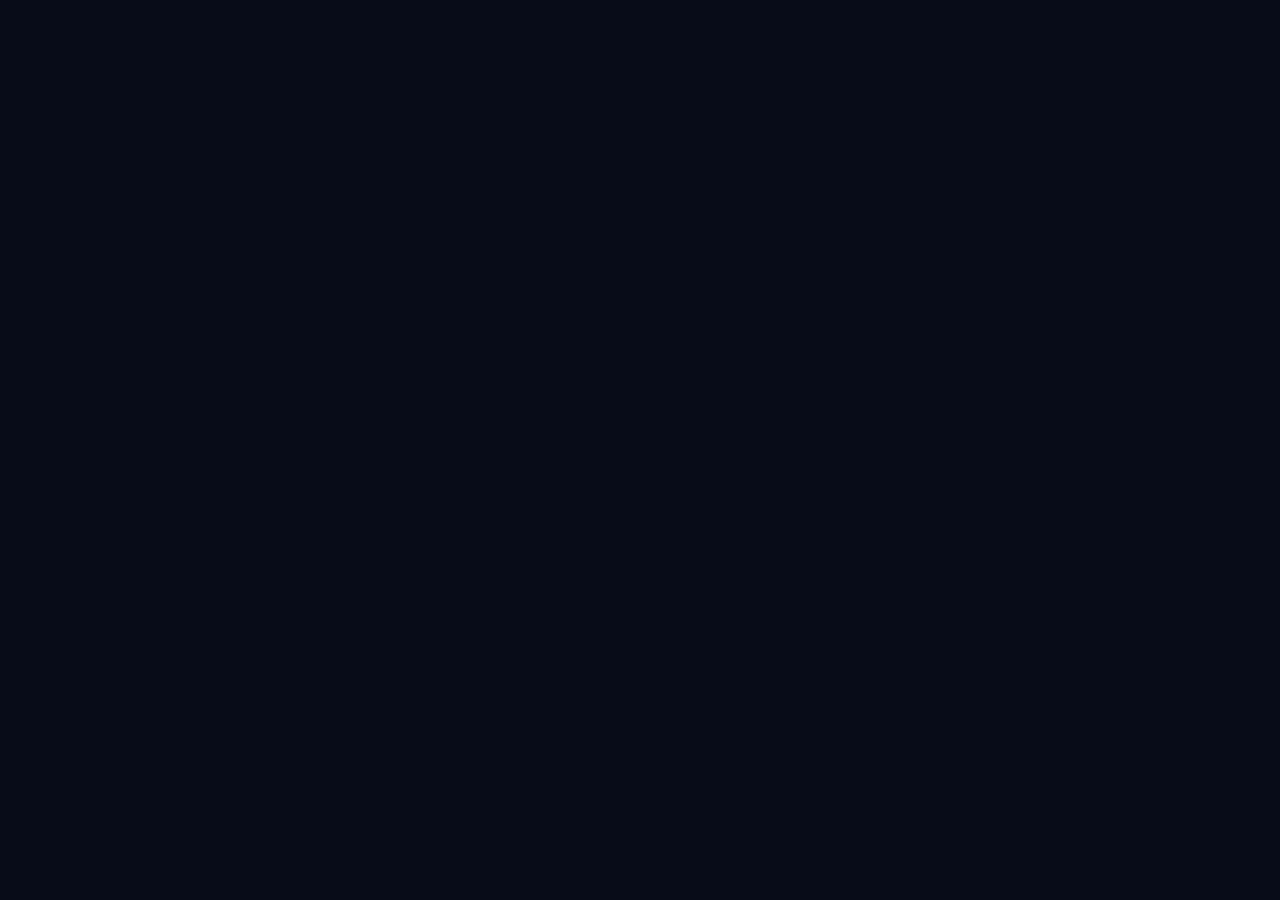
==== commit 7e0cc230: "Deploy CardioXR site" ====
--- a/index.html
+++ b/index.html
@@ -21,8 +21,9 @@
     <meta name="twitter:description" content="CardioXR — an interactive browser-based research and education demo for simplified cardiac electrophysiology patterns." />
     <meta name="twitter:image" content="/social-card.svg" />
     <title>CardioXR — Cardiac EP Visualisation</title>
-    <script type="module" crossorigin src="/assets/index-BxXqk5qd.js"></script>
-    <link rel="stylesheet" crossorigin href="/assets/index-D8yj7Umk.css">
+    <script type="module" crossorigin src="/assets/app-DDO94bY0.js"></script>
+    <link rel="modulepreload" crossorigin href="/assets/modulepreload-polyfill-Dezn_h7o.js">
+    <link rel="stylesheet" crossorigin href="/assets/app-D8yj7Umk.css">
   </head>
   <body>
     <div id="app"></div>
--- a/assets/app-D8yj7Umk.css
+++ b/assets/app-D8yj7Umk.css
@@ -0,0 +1 @@
+._group_dooak_1{gap:.4rem;display:grid}._button_dooak_2{border-radius:var(--radius-sm);text-align:left;cursor:pointer;background:0 0;border:1px solid #0000;grid-template-columns:auto 1fr auto;align-items:center;gap:.65rem;width:100%;min-height:3.35rem;padding:.65rem .7rem;display:grid}._button_dooak_2:hover{background:color-mix(in srgb, var(--accent) 10%, transparent)}._selected_dooak_17{border-color:var(--border-strong);background:color-mix(in srgb, var(--accent) 14%, transparent)}._marker_dooak_18{color:var(--subtle);font-family:ui-monospace,SFMono-Regular,Menlo,monospace;font-size:.7rem}._label_dooak_19{font-size:.86rem;font-weight:680}._description_dooak_20{color:var(--muted);margin-top:.14rem;font-size:.73rem;line-height:1.3;display:block}._indicator_dooak_21{border:1px solid var(--subtle);border-radius:50%;width:.66rem;height:.66rem}._selected_dooak_17 ._indicator_dooak_21{background:var(--accent);box-shadow:0 0 0 4px color-mix(in srgb, var(--accent) 16%, transparent);border:0}._mapButton_dooak_23{grid-template-columns:.75rem 1fr auto;min-height:2.8rem}._mapSwatch_dooak_24{background-color:var(--surface-soft);border-radius:999px;width:.7rem;height:1.55rem}._mapMeta_dooak_25{color:var(--muted);margin-top:.15rem;font-size:.7rem;display:block}._dock_172w2_1{border-top:1px solid var(--border);background:color-mix(in srgb, var(--bg-raised) 93%, transparent);-webkit-backdrop-filter:blur(18px);backdrop-filter:blur(18px);grid-template-columns:auto auto minmax(13rem,1fr) auto;align-items:center;gap:1rem;padding:.8rem clamp(1rem,3vw,2.5rem);display:grid}._readout_172w2_2{min-width:5.8rem}._readoutLabel_172w2_3{color:var(--muted);letter-spacing:.08em;text-transform:uppercase;font-size:.7rem;display:block}._readoutTime_172w2_4{color:var(--accent-strong);margin-top:.18rem;font:1.1rem ui-monospace,SFMono-Regular,Menlo,monospace;display:block}._controls_172w2_5{gap:.45rem;display:flex}._control_172w2_5{border:1px solid var(--border);background:var(--surface);cursor:pointer;border-radius:.75rem;place-items:center;min-width:2.75rem;min-height:2.75rem;display:inline-grid}._control_172w2_5:hover{border-color:var(--border-strong)}._primary_172w2_8{border-color:var(--border-strong);background:color-mix(in srgb, var(--accent) 25%, var(--surface))}._sliderWrap_172w2_9{gap:.3rem;display:grid}._range_172w2_10{width:100%;accent-color:var(--accent);cursor:pointer}._rangeLabels_172w2_11{color:var(--subtle);justify-content:space-between;font:.68rem ui-monospace,SFMono-Regular,Menlo,monospace;display:flex}._speed_172w2_12{white-space:nowrap}@media (width<=760px){._dock_172w2_1{padding:.55rem max(.7rem, env(safe-area-inset-right)) max(.55rem, env(safe-area-inset-bottom)) max(.7rem, env(safe-area-inset-left));grid-template-columns:minmax(5.35rem,1fr) auto auto;grid-template-areas:"readout controls speed""slider slider slider";gap:.45rem .55rem}._readout_172w2_2{grid-area:readout;min-width:0}._controls_172w2_5{grid-area:controls;justify-content:end}._sliderWrap_172w2_9{grid-area:slider}._speed_172w2_12{grid-area:speed}}@media (height<=560px) and (width>=761px) and (width<=960px){._dock_172w2_1{padding:.35rem max(.75rem, env(safe-area-inset-right)) max(.35rem, env(safe-area-inset-bottom)) max(.75rem, env(safe-area-inset-left));grid-template-columns:auto auto minmax(10rem,1fr) auto;grid-template-areas:"readout controls slider speed";gap:.75rem}._readout_172w2_2{grid-area:readout}._controls_172w2_5{grid-area:controls}._sliderWrap_172w2_9{grid-area:slider}._speed_172w2_12{grid-area:speed}._readoutTime_172w2_4{font-size:.95rem}._control_172w2_5{min-width:2.75rem;min-height:2.75rem}}._viewport_p3c0d_1{border:1px solid var(--border);background:radial-gradient(circle at 50% 50%, color-mix(in srgb, var(--accent) 13%, transparent), transparent 48%), linear-gradient(145deg, var(--stage-edge), var(--stage));min-height:clamp(22rem,62vh,42rem);box-shadow:inset 0 0 0 1px #ffffff09, var(--shadow);border-radius:clamp(1rem,2vw,1.5rem);flex:1;position:relative;overflow:hidden}._canvas_p3c0d_13,._canvas_p3c0d_13>div[aria-hidden=true]{position:absolute;inset:0}._canvas_p3c0d_13>div[aria-hidden=true] canvas{touch-action:none;display:block;width:100%!important;height:100%!important}._chrome_p3c0d_16{z-index:2;pointer-events:none;position:absolute;inset:0}._xrControl_p3c0d_17{pointer-events:auto;max-width:min(15rem,100% - 10rem);position:absolute;top:1rem;left:1rem}._xrButton_p3c0d_18{border:1px solid var(--border-strong);background:color-mix(in srgb, var(--surface) 82%, transparent);cursor:pointer;border-radius:999px;min-height:2.55rem;padding:.55rem .8rem}._xrButton_p3c0d_18:disabled{cursor:wait;opacity:.72}._xrHint_p3c0d_20,._xrMessage_p3c0d_20{border:1px solid var(--border);background:color-mix(in srgb, var(--surface) 76%, transparent);color:var(--muted);-webkit-backdrop-filter:blur(12px);backdrop-filter:blur(12px);border-radius:.75rem;margin:0;padding:.52rem .7rem;font-size:.72rem;line-height:1.35}._xrMessage_p3c0d_20{max-width:15rem;margin-top:.45rem}._reset_p3c0d_22{pointer-events:auto;border:1px solid var(--border);background:color-mix(in srgb, var(--surface) 75%, transparent);cursor:pointer;border-radius:999px;min-height:2.55rem;padding:.55rem .75rem;position:absolute;top:1rem;right:1rem}._legend_p3c0d_23{pointer-events:auto;border:1px solid var(--border);background:color-mix(in srgb, var(--surface-strong) 82%, transparent);-webkit-backdrop-filter:blur(14px);backdrop-filter:blur(14px);border-radius:.85rem;width:min(20rem,100% - 2rem);padding:.75rem .9rem;position:absolute;bottom:1rem;left:50%;transform:translate(-50%)}._legendTitle_p3c0d_24{color:var(--muted);justify-content:space-between;gap:1rem;font-size:.74rem;display:flex}._gradient_p3c0d_25{border-radius:999px;height:.55rem;margin:.55rem 0 .35rem}._ticks_p3c0d_26{color:var(--subtle);justify-content:space-between;font:.69rem ui-monospace,SFMono-Regular,Menlo,monospace;display:flex}._state_p3c0d_27{text-align:center;place-items:center;height:100%;padding:2rem;display:grid}._state_p3c0d_27 h2{margin:0 0 .5rem;font-size:1.1rem}._state_p3c0d_27 p{max-width:24rem;color:var(--muted);margin:0;font-size:.86rem;line-height:1.5}._fallbackButton_p3c0d_30{border:1px solid var(--border-strong);background:var(--surface);cursor:pointer;border-radius:999px;min-height:2.75rem;margin-top:1rem;padding:0 1rem}._visuallyHidden_p3c0d_31{clip:rect(0, 0, 0, 0);white-space:nowrap;border:0;width:1px;height:1px;margin:-1px;padding:0;position:absolute;overflow:hidden}@media (width<=760px){._viewport_p3c0d_1{height:100%;min-height:0}._xrControl_p3c0d_17{max-width:calc(100% - 9.25rem);top:.65rem;left:.65rem}._xrButton_p3c0d_18{min-height:2.75rem}._reset_p3c0d_22{min-height:2.75rem;top:.65rem;right:.65rem}._legend_p3c0d_23{width:min(20rem,100% - 1.3rem);padding:.65rem .75rem;bottom:.65rem}}@media (height<=560px) and (width>=761px) and (width<=960px){._viewport_p3c0d_1{height:100%;min-height:0}._xrControl_p3c0d_17{top:.55rem;left:.55rem}._reset_p3c0d_22{min-height:2.75rem;top:.55rem;right:.55rem}._legend_p3c0d_23{padding:.55rem .7rem;bottom:.55rem}}._overlay_145a2_1{z-index:20;-webkit-backdrop-filter:blur(5px);backdrop-filter:blur(5px);background:#030610a6;position:fixed;inset:0}._content_145a2_2{z-index:21;border-left:1px solid var(--border);background:var(--surface-strong);flex-direction:column;width:min(28rem,92vw);padding:1.35rem;display:flex;position:fixed;top:0;bottom:0;right:0;box-shadow:-24px 0 70px #0000004d}._header_145a2_3{border-bottom:1px solid var(--border);justify-content:space-between;align-items:start;gap:1rem;padding-bottom:1rem;display:flex}._title_145a2_4{margin:0;font-size:1.2rem}._description_145a2_5{color:var(--muted);margin:.35rem 0 0;font-size:.8rem;line-height:1.45}._close_145a2_6{border:1px solid var(--border);background:var(--surface);cursor:pointer;border-radius:.7rem;min-width:2.75rem;min-height:2.75rem}._body_145a2_7{color:var(--muted);padding:1rem 0;font-size:.87rem;line-height:1.6;overflow:auto}._body_145a2_7 h3{color:var(--text);margin:1rem 0 .35rem;font-size:.9rem}._body_145a2_7 p{margin:.35rem 0}._body_145a2_7 a{color:var(--accent-strong);text-underline-offset:.18em}._body_145a2_7 dl{grid-template-columns:1fr auto;gap:.65rem;margin:.8rem 0;display:grid}._body_145a2_7 dt{color:var(--muted)}._body_145a2_7 dd{color:var(--text);margin:0;font-family:ui-monospace,SFMono-Regular,Menlo,monospace}._disclosure_145a2_14{border:1px solid var(--border);background:var(--surface);border-radius:.75rem;margin-top:.7rem;padding:.75rem}._disclosure_145a2_14 summary{color:var(--text);cursor:pointer;font-weight:650}._disclosure_145a2_14 p{margin-top:.65rem}._mobileContent_145a2_17{width:100%;max-height:min(78dvh,42rem);padding-bottom:max(1rem, env(safe-area-inset-bottom));border-top:1px solid var(--border);border-left:0;border-radius:1.2rem 1.2rem 0 0;inset:auto 0 0}._tabsList_145a2_18{border:1px solid var(--border);border-radius:.75rem;grid-template-columns:repeat(3,1fr);gap:.35rem;margin-bottom:1rem;padding:.25rem;display:grid}._tab_145a2_18{min-height:2.65rem;color:var(--muted);cursor:pointer;background:0 0;border:0;border-radius:.55rem}._tab_145a2_18[data-state=active]{background:color-mix(in srgb, var(--accent) 18%, transparent);color:var(--text)}@media (width<=760px){._content_145a2_2{padding:1rem}}@media (height<=560px) and (width>=761px) and (width<=960px){._mobileContent_145a2_17{width:min(26rem,72vw);max-height:none;padding:max(.8rem, env(safe-area-inset-top)) max(1rem, env(safe-area-inset-right)) max(.8rem, env(safe-area-inset-bottom)) 1rem;border-top:0;border-left:1px solid var(--border);border-radius:1.2rem 0 0 1.2rem;inset:0 0 0 auto}}._app_18tzk_1{background:radial-gradient(circle at 50% 16%, color-mix(in srgb, var(--accent) 12%, transparent), transparent 34rem), var(--bg);min-height:100svh}._shell_18tzk_8{grid-template-rows:auto minmax(0,1fr) auto;height:100dvh;min-height:0;display:grid;overflow:hidden}._topbar_18tzk_18{justify-content:space-between;align-items:center;gap:var(--space-5);border-bottom:1px solid var(--border);background:color-mix(in srgb, var(--bg-raised) 88%, transparent);-webkit-backdrop-filter:blur(18px);backdrop-filter:blur(18px);padding:1rem clamp(1rem,3vw,2.5rem);display:flex}._identity_18tzk_29{align-items:baseline;gap:1rem;min-width:0;display:flex}._brand_18tzk_30{letter-spacing:-.04em;white-space:nowrap;font-size:clamp(1.2rem,2vw,1.65rem);font-weight:800}._brandMark_18tzk_31{color:var(--accent)}._topActions_18tzk_32{align-items:center;gap:var(--space-3);display:flex}._status_18tzk_33{color:var(--muted);letter-spacing:.02em;white-space:nowrap;font-size:.76rem}._noticeCompact_18tzk_34{display:none}._iconButton_18tzk_35,._readoutButton_18tzk_35{border:1px solid var(--border);background:var(--surface-soft);cursor:pointer;border-radius:999px;min-height:2.75rem;transition:border-color .16s,background .16s,transform .16s}._iconButton_18tzk_35{place-items:center;min-width:2.75rem;display:inline-grid}._readoutButton_18tzk_35{justify-content:center;align-items:center;gap:.4rem;padding:.55rem .9rem;font-size:.82rem;display:inline-flex}._iconButton_18tzk_35:hover,._readoutButton_18tzk_35:hover{border-color:var(--border-strong);background:var(--surface-strong);transform:translateY(-1px)}._workspace_18tzk_47{grid-template-columns:minmax(14rem,17rem) minmax(0,1fr) minmax(14rem,17rem);gap:clamp(.75rem,2vw,1.5rem);min-height:0;padding:clamp(.75rem,2vw,1.5rem) clamp(1rem,3vw,2.5rem);display:grid;overflow:auto}._rail_18tzk_56{gap:var(--space-4);flex-direction:column;min-width:0;min-height:0;display:flex}._railHeader_18tzk_57{justify-content:space-between;align-items:baseline;gap:.5rem;padding:.15rem .2rem;display:flex}._eyebrow_18tzk_58{color:var(--accent-strong);letter-spacing:.12em;text-transform:uppercase;font-size:.72rem;font-weight:750}._railTitle_18tzk_59{letter-spacing:-.02em;font-size:1.08rem;font-weight:720}._railNote_18tzk_60{color:var(--muted);font-size:.78rem;line-height:1.45}._panel_18tzk_61{border:1px solid var(--border);border-radius:var(--radius);background:var(--surface);box-shadow:var(--shadow)}._railPanel_18tzk_62{padding:.65rem}._readout_18tzk_35{padding:1rem}._readout_18tzk_35 dl{grid-template-columns:1fr auto;gap:.8rem .65rem;margin:1rem 0;display:grid}._readout_18tzk_35 dt{color:var(--muted);font-size:.8rem}._readout_18tzk_35 dd{text-align:right;margin:0;font-family:ui-monospace,SFMono-Regular,Menlo,monospace;font-size:.82rem}._readoutValue_18tzk_67{color:var(--accent-strong)}._readoutCopy_18tzk_68{color:var(--muted);margin:0;font-size:.82rem;line-height:1.55}._stageColumn_18tzk_69{gap:var(--space-3);flex-direction:column;min-width:0;min-height:0;display:flex}._stageMeta_18tzk_70{justify-content:space-between;align-items:center;gap:1rem;min-height:2.3rem;display:flex}._stageTitle_18tzk_71{font-size:clamp(1rem,1.8vw,1.25rem);font-weight:700}._stageSub_18tzk_72{color:var(--muted);font-size:.78rem}._mobileReadout_18tzk_73,._mobileToolbar_18tzk_74{display:none}@media (width<=1120px){._workspace_18tzk_47{grid-template-columns:minmax(13rem,16rem) minmax(0,1fr)}._rightRail_18tzk_78{display:none}._mobileReadout_18tzk_73{display:inline-flex}}@media (width<=760px){._shell_18tzk_8{height:100dvh;min-height:0;overflow:hidden}._topbar_18tzk_18{min-height:4rem;padding:max(.55rem, env(safe-area-inset-top)) max(.75rem, env(safe-area-inset-right)) .55rem max(.75rem, env(safe-area-inset-left))}._identity_18tzk_29{display:block}._brand_18tzk_30{font-size:1.15rem}._status_18tzk_33{letter-spacing:.035em;margin-top:.12rem;font-size:.66rem}._noticeFull_18tzk_95{display:none}._noticeCompact_18tzk_34{display:inline}._topActions_18tzk_32{gap:.4rem}._aboutButton_18tzk_98{width:2.75rem;padding:0}._aboutLabel_18tzk_99{display:none}._workspace_18tzk_47{padding:.45rem .55rem .5rem;display:block;overflow:hidden}._leftRail_18tzk_101{display:none}._stageColumn_18tzk_69{grid-template-rows:auto minmax(0,1fr) auto;gap:.4rem;height:100%;display:grid}._stageMeta_18tzk_70{min-height:0;padding:0 .2rem}._stageTitle_18tzk_71{font-size:.96rem}._stageSub_18tzk_72{font-size:.72rem}._mobileReadout_18tzk_73{display:none}._mobileToolbar_18tzk_74{grid-template-columns:repeat(3,1fr);gap:.45rem;padding:0;display:grid}._mobileToolbar_18tzk_74 button{flex:1;min-height:2.75rem}._bottomDock_18tzk_109{z-index:4;min-height:0;position:static}}@media (height<=560px) and (width>=761px) and (width<=960px){._shell_18tzk_8{height:100dvh;min-height:0;overflow:hidden}._topbar_18tzk_18{min-height:3.25rem;padding:max(.25rem, env(safe-area-inset-top)) max(.75rem, env(safe-area-inset-right)) .25rem max(.75rem, env(safe-area-inset-left))}._identity_18tzk_29{gap:.7rem}._brand_18tzk_30{font-size:1.1rem}._noticeFull_18tzk_95{display:none}._noticeCompact_18tzk_34{display:inline}._topActions_18tzk_32{gap:.4rem}._aboutButton_18tzk_98{width:2.75rem;padding:0}._aboutLabel_18tzk_99{display:none}._workspace_18tzk_47{padding:.35rem .7rem;display:block;overflow:hidden}._leftRail_18tzk_101{display:none}._stageColumn_18tzk_69{grid-template-rows:auto minmax(0,1fr) auto;gap:.3rem;height:100%;display:grid}._stageMeta_18tzk_70{min-height:0;padding:0 .2rem}._stageTitle_18tzk_71{font-size:.94rem}._stageSub_18tzk_72{font-size:.68rem}._mobileReadout_18tzk_73{display:none}._mobileToolbar_18tzk_74{grid-template-columns:repeat(3,1fr);gap:.45rem;display:grid}._mobileToolbar_18tzk_74 button{min-height:2.75rem}._rightRail_18tzk_78{display:none}._bottomDock_18tzk_109{min-height:0;position:static}}:root{--lightningcss-light: ;--lightningcss-dark:initial;color-scheme:dark;font-synthesis:none;text-rendering:optimizelegibility;--bg:#080b18;--bg-raised:#10162a;--stage:#0a1630;--stage-edge:#071126;--surface:#11192fdb;--surface-strong:#141d36;--surface-soft:#1a2544ad;--border:#9db7e638;--border-strong:#ab96ff8f;--text:#f2f5ff;--muted:#a9b4cf;--subtle:#7d8aa8;--accent:#a78bfa;--accent-strong:#c4b5fd;--cyan:#63d9e6;--danger:#f4a3b1;--shadow:0 22px 70px #00000057;--radius:18px;--radius-sm:11px;--space-1:.35rem;--space-2:.55rem;--space-3:.8rem;--space-4:1rem;--space-5:1.35rem;--space-6:1.75rem;--space-7:2.4rem;font-family:Inter,ui-sans-serif,system-ui,-apple-system,BlinkMacSystemFont,Segoe UI,sans-serif}[data-theme=light]{--lightningcss-light:initial;--lightningcss-dark: ;color-scheme:light;--bg:#e8edf7;--bg-raised:#f7f9fd;--stage:#d4ddeb;--stage-edge:#c5d1e3;--surface:#f9fbffe8;--surface-strong:#fff;--surface-soft:#e7edf9eb;--border:#2e436d33;--border-strong:#6f50cf;--text:#17223d;--muted:#51617e;--subtle:#6a7892;--accent:#6847d6;--accent-strong:#4f31bb;--cyan:#087f9c;--danger:#a23f56;--shadow:0 22px 60px #32467033}*{box-sizing:border-box}html,body,#app{min-height:100%;margin:0}body{background:var(--bg);min-width:320px;color:var(--text);overflow-x:hidden}button,input{font:inherit}button{color:inherit}button:focus-visible,input:focus-visible,[role=tab]:focus-visible{outline:3px solid var(--cyan);outline-offset:3px}@media (prefers-reduced-motion:reduce){*,:before,:after{scroll-behavior:auto!important;transition-duration:.01ms!important;animation-duration:.01ms!important;animation-iteration-count:1!important}}
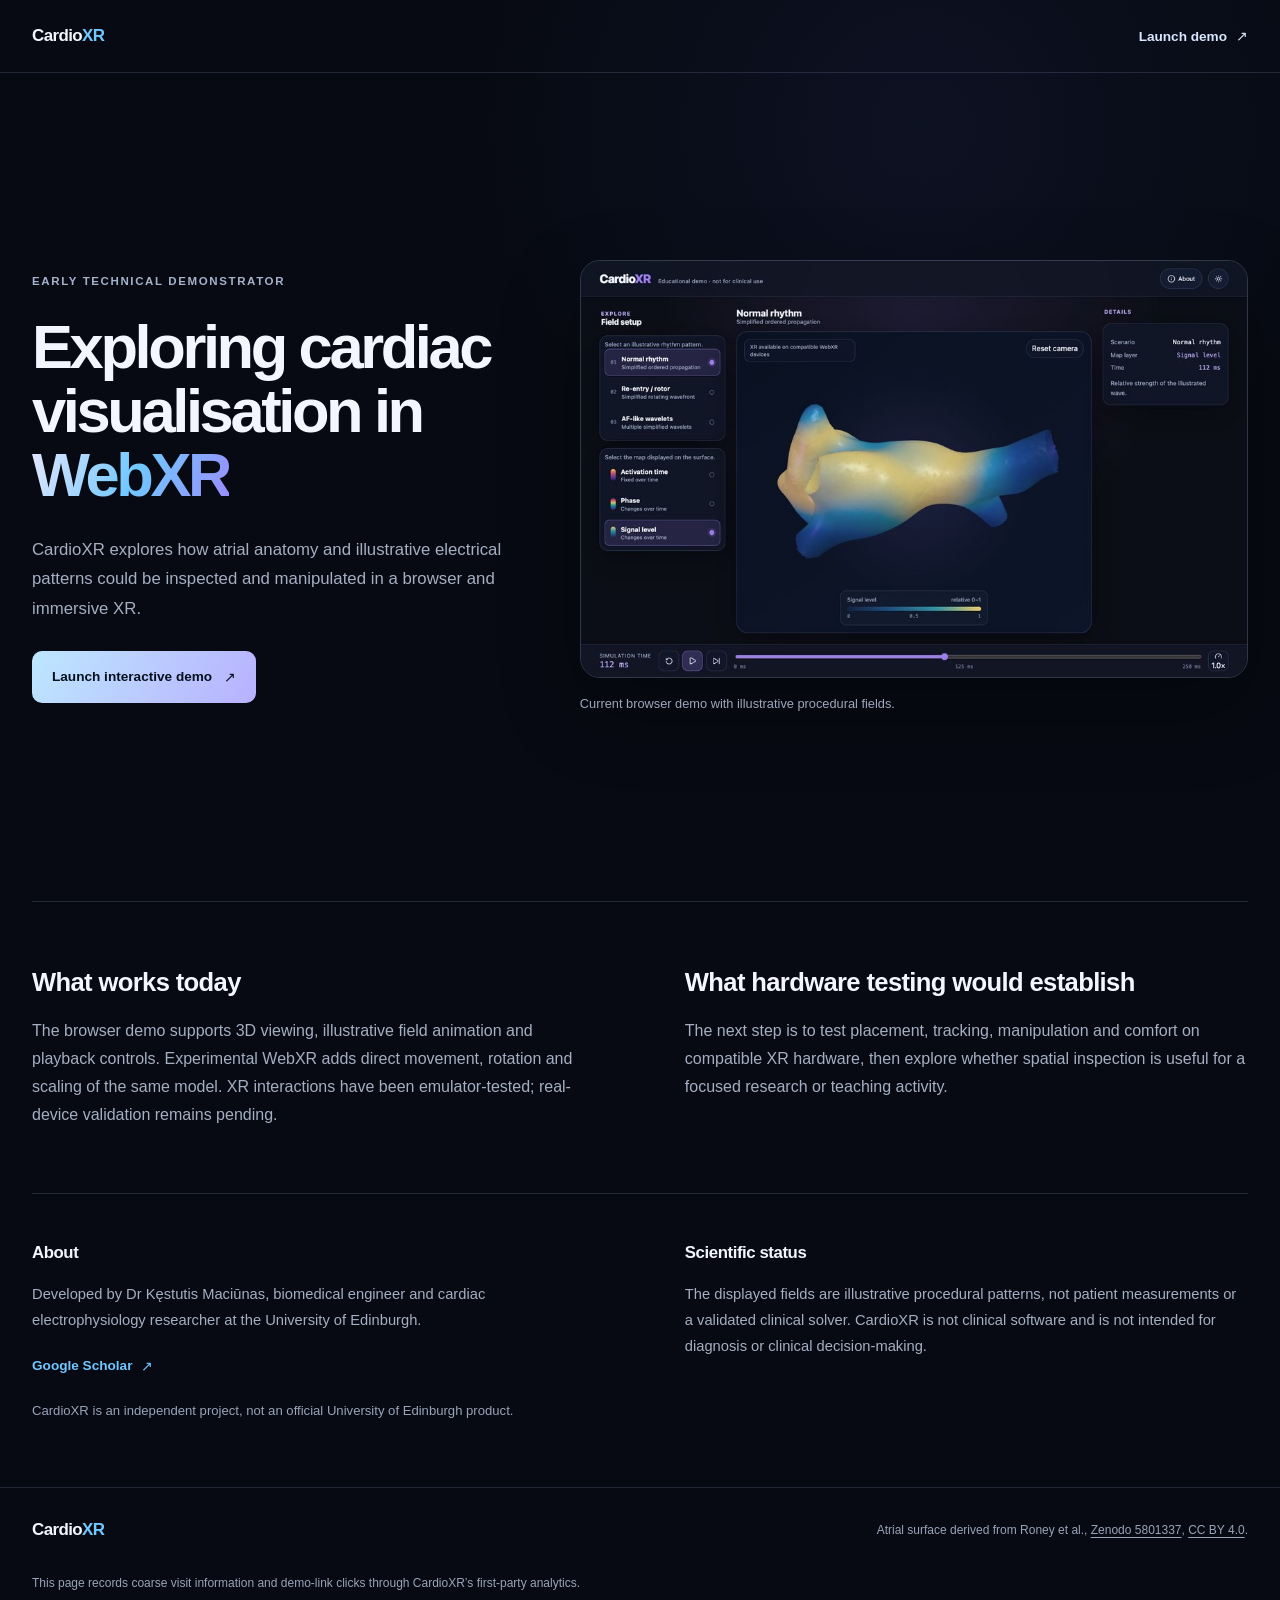
==== commit 6c665587: "Deploy CardioXR site" ====
--- a/index.html
+++ b/index.html
@@ -1,31 +1 @@
-<!doctype html>
-<html lang="en">
-  <head>
-    <meta charset="UTF-8" />
-    <link rel="icon" type="image/svg+xml" href="/favicon.svg" />
-    <meta name="viewport" content="width=device-width, initial-scale=1.0" />
-    <meta
-      name="description"
-      content="CardioXR — an interactive browser-based research and education demo for simplified cardiac electrophysiology patterns."
-    />
-    <meta name="application-name" content="CardioXR" />
-    <meta name="author" content="CardioXR" />
-    <meta name="robots" content="noindex, nofollow" />
-    <meta name="theme-color" content="#060810" />
-    <meta property="og:type" content="website" />
-    <meta property="og:title" content="CardioXR — Cardiac EP Visualisation" />
-    <meta property="og:description" content="Explore simplified cardiac activation, phase, and voltage patterns on an interactive atrial form." />
-    <meta property="og:image" content="/social-card.svg" />
-    <meta name="twitter:card" content="summary_large_image" />
-    <meta name="twitter:title" content="CardioXR — Cardiac EP Visualisation" />
-    <meta name="twitter:description" content="CardioXR — an interactive browser-based research and education demo for simplified cardiac electrophysiology patterns." />
-    <meta name="twitter:image" content="/social-card.svg" />
-    <title>CardioXR — Cardiac EP Visualisation</title>
-    <script type="module" crossorigin src="/assets/app-DDO94bY0.js"></script>
-    <link rel="modulepreload" crossorigin href="/assets/modulepreload-polyfill-Dezn_h7o.js">
-    <link rel="stylesheet" crossorigin href="/assets/app-D8yj7Umk.css">
-  </head>
-  <body>
-    <div id="app"></div>
-  </body>
-</html>
+<!DOCTYPE html><html lang="en"> <head><meta charset="UTF-8"><meta name="viewport" content="width=device-width, initial-scale=1.0"><meta name="description" content="An early technical demonstrator exploring atrial anatomy and illustrative electrical patterns in a browser and immersive XR."><meta name="application-name" content="CardioXR"><meta name="author" content="Dr Kęstutis Maciūnas"><meta name="robots" content="noindex, nofollow"><meta name="theme-color" content="#070a12"><link rel="canonical" href="https://cardioxr.github.io/"><link rel="icon" type="image/svg+xml" href="/favicon.svg"><meta property="og:type" content="website"><meta property="og:url" content="https://cardioxr.github.io/"><meta property="og:title" content="CardioXR — Early WebXR technical demonstrator"><meta property="og:description" content="An early technical demonstrator exploring atrial anatomy and illustrative electrical patterns in a browser and immersive XR."><meta property="og:image" content="https://cardioxr.github.io/project/assets/project-social.jpg"><meta property="og:image:width" content="1200"><meta property="og:image:height" content="630"><meta property="og:image:alt" content="The CardioXR browser prototype displaying a coloured 3D atrial surface."><meta name="twitter:card" content="summary_large_image"><meta name="twitter:title" content="CardioXR — Early WebXR technical demonstrator"><meta name="twitter:description" content="An early technical demonstrator exploring atrial anatomy and illustrative electrical patterns in a browser and immersive XR."><meta name="twitter:image" content="https://cardioxr.github.io/project/assets/project-social.jpg"><title>CardioXR — Early WebXR technical demonstrator</title><link rel="stylesheet" href="/_astro/index.D4J3Oama.css"></head> <body> <a class="skip-link" href="#main-content">Skip to project overview</a>  <header class="site-header"> <div class="shell header-inner"> <a class="wordmark" href="/" aria-label="CardioXR project home">Cardio<span>XR</span></a> <a class="header-demo" href="/app/" data-demo-launch>Launch demo <span aria-hidden="true">↗</span></a> </div> </header> <main id="main-content"> <section class="hero shell" aria-labelledby="hero-title"> <div class="hero-copy"> <p class="status-kicker">Early technical demonstrator</p> <h1 id="hero-title">Exploring cardiac visualisation in <em>WebXR</em></h1> <p class="hero-summary">CardioXR explores how atrial anatomy and illustrative electrical patterns could be inspected and manipulated in a browser and immersive XR.</p> <a class="button" href="/app/" data-demo-launch>Launch interactive demo <span aria-hidden="true">↗</span></a> </div> <figure class="hero-media"> <img src="/_astro/app-signal-1440.CcxFhosA.jpg" srcset="/_astro/app-signal-960.xH6j9Qmq.jpg 960w, /_astro/app-signal-1440.CcxFhosA.jpg 1440w" sizes="(max-width: 980px) calc(100vw - 40px), 58vw" width="1440" height="900" fetchpriority="high" alt="Complete CardioXR browser interface displaying an illustrative signal-level field on an interactive 3D atrial surface."> <figcaption>Current browser demo with illustrative procedural fields.</figcaption> </figure> </section> <div class="project-info shell"> <section aria-labelledby="current-title"> <h2 id="current-title">What works today</h2> <p>The browser demo supports 3D viewing, illustrative field animation and playback controls. Experimental WebXR adds direct movement, rotation and scaling of the same model. XR interactions have been emulator-tested; real-device validation remains pending.</p> </section> <section aria-labelledby="hardware-title"> <h2 id="hardware-title">What hardware testing would establish</h2> <p>The next step is to test placement, tracking, manipulation and comfort on compatible XR hardware, then explore whether spatial inspection is useful for a focused research or teaching activity.</p> </section> </div> <div class="about-grid shell" id="about"> <section aria-labelledby="creator-title"> <h2 id="creator-title">About</h2> <p>Developed by Dr Kęstutis Maciūnas, biomedical engineer and cardiac electrophysiology researcher at the University of Edinburgh.</p> <a class="text-link" href="https://scholar.google.com/citations?user=fGcd5KEAAAAJ&amp;hl=en" target="_blank" rel="noopener noreferrer">Google Scholar <span aria-hidden="true">↗</span></a> <p class="independent-note">CardioXR is an independent project, not an official University of Edinburgh product.</p> </section> <aside aria-labelledby="science-title"> <h2 id="science-title">Scientific status</h2> <p>The displayed fields are illustrative procedural patterns, not patient measurements or a validated clinical solver. CardioXR is not clinical software and is not intended for diagnosis or clinical decision-making.</p> </aside> </div> </main> <footer class="site-footer"> <div class="shell footer-inner"> <a class="wordmark" href="/" aria-label="CardioXR project home">Cardio<span>XR</span></a> <p class="attribution">Atrial surface derived from Roney et al., <a href="https://zenodo.org/records/5801337" target="_blank" rel="noopener noreferrer">Zenodo 5801337</a>, <a href="https://creativecommons.org/licenses/by/4.0/" target="_blank" rel="noopener noreferrer">CC BY 4.0</a>.</p> </div> <p class="shell analytics-note">This page records coarse visit information and demo-link clicks through CardioXR’s first-party analytics.</p> </footer> <script type="module">var e=`cardioxr.analytics.browser.v1`,t=/^[A-Za-z0-9_-]{21}[AQgw]$/;function n(e){let t=``;for(let n of e)t+=String.fromCharCode(n);return btoa(t).replaceAll(`+`,`-`).replaceAll(`/`,`_`).replaceAll(`=`,``)}function r(e){if(!e||typeof e!=`object`)return!1;let n=e,r=n.createdAt,i=n.expiresAt;return n.version===1&&typeof n.id==`string`&&t.test(n.id)&&typeof r==`number`&&Number.isSafeInteger(r)&&typeof i==`number`&&Number.isSafeInteger(i)&&i===r+7776e6}function i(){try{return window.localStorage}catch{return}}function a(a={}){try{let o=a.storage??i();if(!o)return;let s=(a.now??Date.now)();if(!Number.isSafeInteger(s))return;let c=o.getItem(e);if(c){try{let e=JSON.parse(c);if(r(e)&&e.expiresAt>s)return e.id}catch{}o.removeItem(e)}let l=new Uint8Array(new ArrayBuffer(16));(a.randomValues??(e=>{crypto.getRandomValues(e)}))(l);let u=n(l);if(!t.test(u))return;let d={version:1,id:u,createdAt:s,expiresAt:s+7776e6};return o.setItem(e,JSON.stringify(d)),u}catch{return}}function o(){if(document.referrer)try{return new URL(document.referrer).hostname.toLowerCase()||void 0}catch{return}}function s(e){let t=new URLSearchParams(window.location.search).get(e)?.trim();return t?t.slice(0,100):void 0}function c(e){return e<760?`narrow`:e<1024?`compact`:e<1440?`desktop`:`wide`}function l(e){return e<1280?`small`:e<1920?`standard`:e<2560?`large`:`xlarge`}function u(e,t){if(t===`https://cardioxr-observatory.keslab.workers.dev/v1/ingest`)try{let n=e===`page_view`?a():void 0,r={event_name:e,path:window.location.pathname,page_title:document.title,referrer_domain:o(),utm_source:s(`utm_source`),utm_medium:s(`utm_medium`),utm_campaign:s(`utm_campaign`),utm_term:s(`utm_term`),utm_content:s(`utm_content`),viewport_bucket:c(window.innerWidth),screen_bucket:l(window.screen.width),language:navigator.language.split(`-`)[0]?.toLowerCase(),...n?{browser_id:n}:{}};fetch(t,{method:`POST`,mode:`cors`,credentials:`omit`,keepalive:!0,headers:{"Content-Type":`text/plain;charset=UTF-8`},body:JSON.stringify(r)}).catch(()=>void 0)}catch{}}var d=!1;function f(e,t){d||!e||typeof window>`u`||typeof document>`u`||window.location.origin!==`https://cardioxr.github.io`||t!==`https://cardioxr-observatory.keslab.workers.dev/v1/ingest`||(d=!0,u(`page_view`,t),document.querySelectorAll(`a[data-demo-launch]`).forEach(e=>{e.addEventListener(`click`,()=>u(`demo_launch_clicked`,t))}))}f(!0,`https://cardioxr-observatory.keslab.workers.dev/v1/ingest`);</script> </body> </html>
--- a/_astro/index.D4J3Oama.css
+++ b/_astro/index.D4J3Oama.css
@@ -0,0 +1 @@
+:root{color-scheme:dark;--ink:#f4f6ff;--muted:#a4afc3;--line:#99abd42e;--blue:#70c8ff;--violet:#9a8cff;--page:#070a12;--shell:min(1280px, calc(100% - 64px));font-synthesis:none;text-rendering:optimizelegibility;font-family:Inter,ui-sans-serif,-apple-system,BlinkMacSystemFont,Segoe UI,sans-serif}*{box-sizing:border-box}html{background:var(--page)}body{min-width:320px;color:var(--ink);background:radial-gradient(circle at 72% 8%, #4258ba1a, transparent 28rem), var(--page);-webkit-font-smoothing:antialiased;margin:0}a{color:inherit}a:focus-visible{outline:3px solid var(--blue);outline-offset:4px;border-radius:4px}.shell{width:var(--shell);margin-inline:auto}h1,h2,p{text-wrap:pretty}h1,h2{margin:0;font-weight:560}p{color:var(--muted);line-height:1.75}.skip-link{z-index:100;color:#06101c;background:var(--blue);border-radius:8px;padding:12px 16px;font-weight:700;text-decoration:none;position:fixed;top:12px;left:16px;transform:translateY(-150%)}.skip-link:focus{transform:translateY(0)}.site-header{border-bottom:1px solid var(--line)}.header-inner{justify-content:space-between;align-items:center;gap:24px;min-height:72px;display:flex}.wordmark{letter-spacing:-.035em;font-size:1.06rem;font-weight:730;text-decoration:none}.wordmark span{color:var(--blue)}.header-demo,.text-link{align-items:center;gap:9px;min-height:44px;font-size:.85rem;font-weight:650;text-decoration:none;display:inline-flex}.header-demo{color:#d9e7ff}.text-link{color:var(--blue)}.header-demo:hover,.text-link:hover{text-underline-offset:4px;text-decoration:underline}.hero{grid-template-columns:minmax(0,.84fr) minmax(0,1.16fr);align-items:center;gap:clamp(40px,5vw,72px);min-height:calc(100svh - 72px);padding-block:clamp(54px,6vw,84px);display:grid}.hero-copy{min-width:0}.status-kicker{color:#a4b2cb;letter-spacing:.14em;text-transform:uppercase;margin:0 0 24px;font-size:.72rem;font-weight:700}h1{letter-spacing:-.055em;font-size:clamp(3.1rem,4.8vw,4.6rem);line-height:1.04}h1 em{color:#0000;background:linear-gradient(112deg, #e7e8ff, var(--blue) 52%, var(--violet));background-clip:text;font-style:normal}.hero-summary{max-width:540px;margin:28px 0;font-size:1.05rem}.button{color:#07101d;background:linear-gradient(120deg,#bde7ff,#b8b1ff);border-radius:10px;justify-content:center;align-items:center;gap:12px;min-height:52px;padding:12px 20px;font-size:.85rem;font-weight:750;text-decoration:none;transition:background .18s;display:inline-flex}.button:hover{background:#d0e6ff}.hero-media{min-width:0;margin:0}.hero-media img{aspect-ratio:16/10;border:1px solid #99abd447;border-radius:20px;width:100%;height:auto;display:block;box-shadow:0 30px 80px #0000004d}.hero-media figcaption{color:#9ca7bd;margin-top:16px;font-size:.8rem;line-height:1.6}.project-info,.about-grid{border-top:1px solid var(--line);grid-template-columns:repeat(2,minmax(0,1fr));gap:clamp(40px,7vw,96px);display:grid}.project-info{padding-block:64px}h2{letter-spacing:-.025em;font-size:clamp(1.35rem,2vw,1.75rem);line-height:1.3}.project-info p,.about-grid p{margin:18px 0 0}.about-grid{padding-block:48px 64px}.about-grid h2{font-size:1.05rem;font-weight:650}.about-grid p{font-size:.92rem}.about-grid .text-link{margin-top:10px}.about-grid .independent-note{color:#98a4ba;margin-top:12px;font-size:.82rem}.site-footer{border-top:1px solid var(--line)}.footer-inner{justify-content:space-between;align-items:center;gap:40px;padding-block:32px;display:flex}.attribution{color:#98a4ba;text-align:right;max-width:600px;margin:0;font-size:.75rem}.analytics-note{color:#98a4ba;margin-block:0 24px;font-size:.75rem}.attribution a{text-underline-offset:3px}@media (width<=980px){:root{--shell:min(calc(100% - 40px), 760px)}.hero{grid-template-columns:1fr;gap:40px;min-height:0;padding-block:56px 64px}h1{max-width:640px}}@media (width<=620px){:root{--shell:calc(100% - 32px)}.header-inner{min-height:62px}.hero{padding-block:44px 52px}h1{font-size:clamp(2.6rem,11vw,3.4rem)}.hero-summary{font-size:1rem}.hero-media img{border-radius:12px}.project-info,.about-grid{grid-template-columns:1fr;gap:32px;padding-block:40px}.footer-inner{flex-direction:column;align-items:flex-start;gap:20px}.attribution{text-align:left}}@media (height<=500px) and (orientation:landscape){.hero{grid-template-columns:minmax(0,1fr) minmax(0,1fr);gap:32px;padding-block:36px}h1{font-size:2.6rem}.hero-summary{font-size:.95rem}}@media (prefers-reduced-motion:reduce){*,:before,:after{scroll-behavior:auto!important;transition:none!important}}
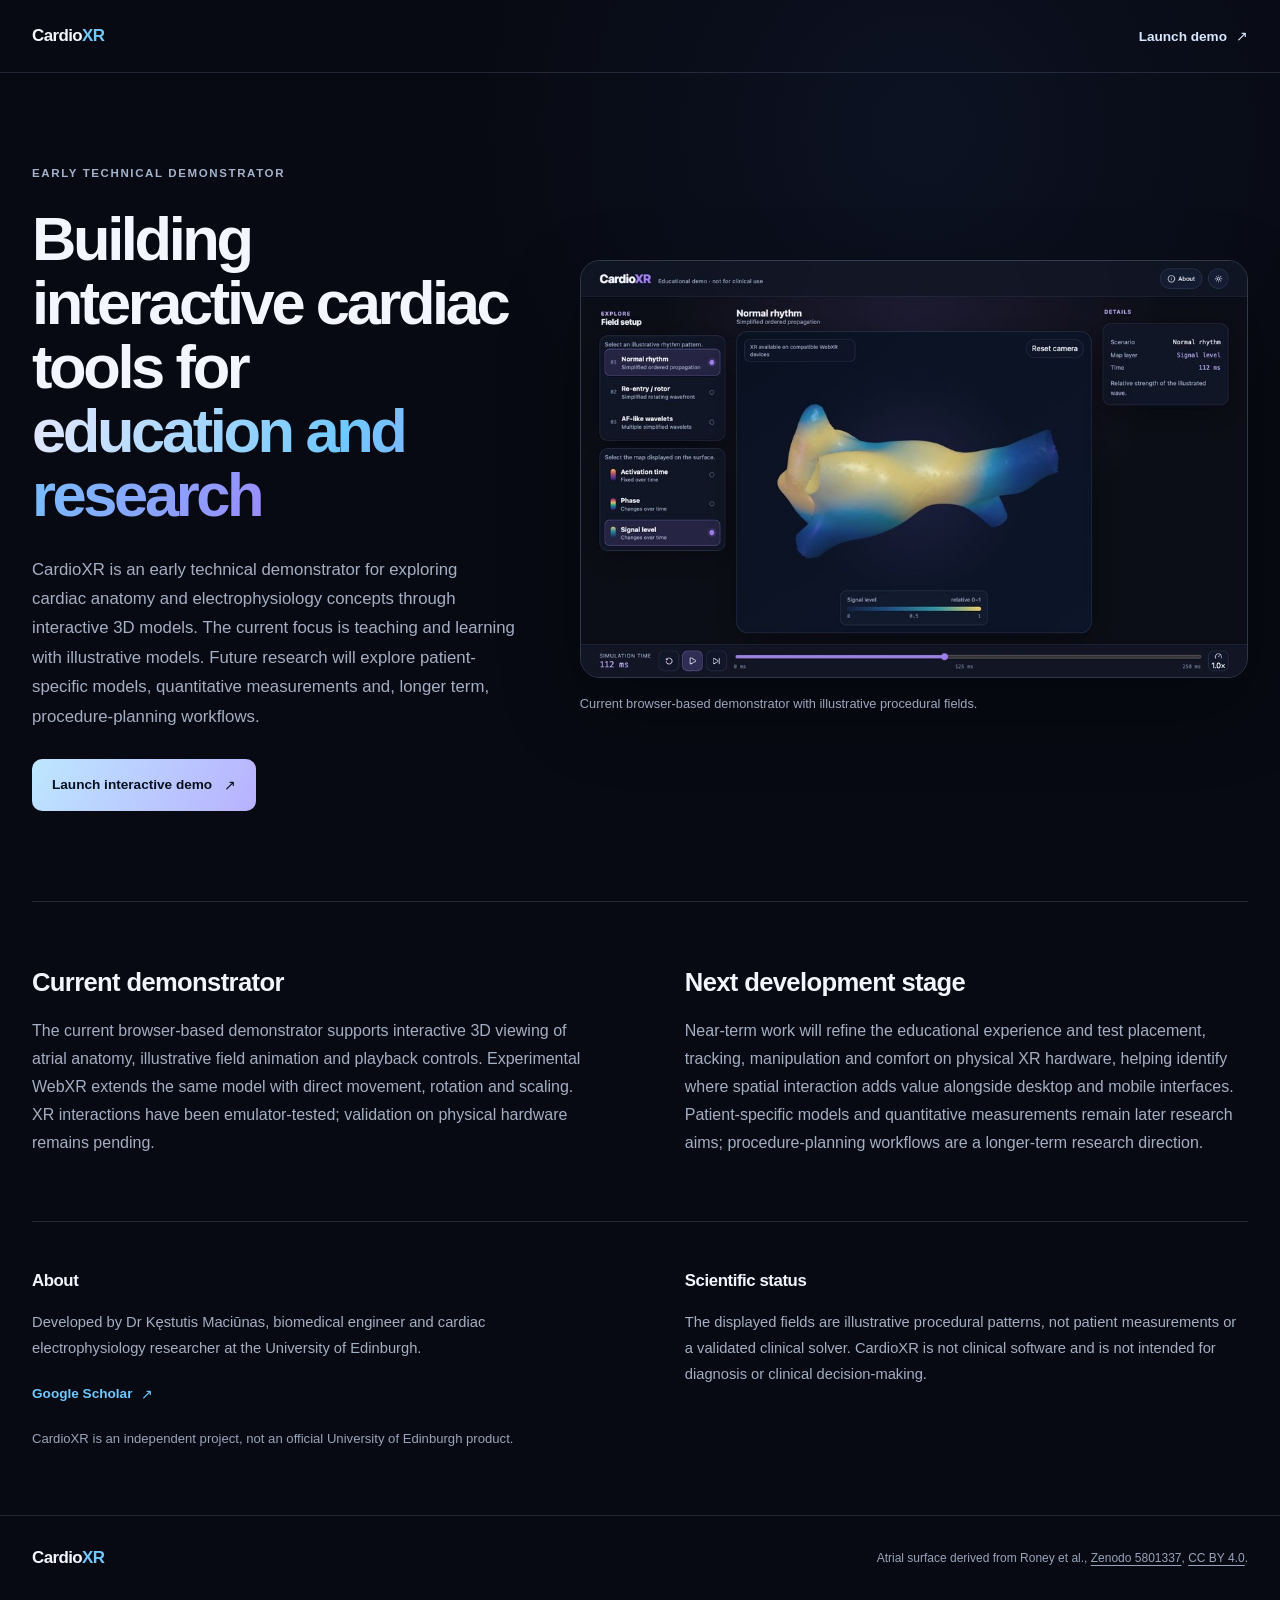
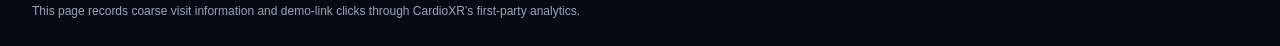
==== commit b2632dfe: "Deploy CardioXR site" ====
--- a/index.html
+++ b/index.html
@@ -1 +1 @@
-<!DOCTYPE html><html lang="en"> <head><meta charset="UTF-8"><meta name="viewport" content="width=device-width, initial-scale=1.0"><meta name="description" content="An early technical demonstrator exploring atrial anatomy and illustrative electrical patterns in a browser and immersive XR."><meta name="application-name" content="CardioXR"><meta name="author" content="Dr Kęstutis Maciūnas"><meta name="robots" content="noindex, nofollow"><meta name="theme-color" content="#070a12"><link rel="canonical" href="https://cardioxr.github.io/"><link rel="icon" type="image/svg+xml" href="/favicon.svg"><meta property="og:type" content="website"><meta property="og:url" content="https://cardioxr.github.io/"><meta property="og:title" content="CardioXR — Early WebXR technical demonstrator"><meta property="og:description" content="An early technical demonstrator exploring atrial anatomy and illustrative electrical patterns in a browser and immersive XR."><meta property="og:image" content="https://cardioxr.github.io/project/assets/project-social.jpg"><meta property="og:image:width" content="1200"><meta property="og:image:height" content="630"><meta property="og:image:alt" content="The CardioXR browser prototype displaying a coloured 3D atrial surface."><meta name="twitter:card" content="summary_large_image"><meta name="twitter:title" content="CardioXR — Early WebXR technical demonstrator"><meta name="twitter:description" content="An early technical demonstrator exploring atrial anatomy and illustrative electrical patterns in a browser and immersive XR."><meta name="twitter:image" content="https://cardioxr.github.io/project/assets/project-social.jpg"><title>CardioXR — Early WebXR technical demonstrator</title><link rel="stylesheet" href="/_astro/index.D4J3Oama.css"></head> <body> <a class="skip-link" href="#main-content">Skip to project overview</a>  <header class="site-header"> <div class="shell header-inner"> <a class="wordmark" href="/" aria-label="CardioXR project home">Cardio<span>XR</span></a> <a class="header-demo" href="/app/" data-demo-launch>Launch demo <span aria-hidden="true">↗</span></a> </div> </header> <main id="main-content"> <section class="hero shell" aria-labelledby="hero-title"> <div class="hero-copy"> <p class="status-kicker">Early technical demonstrator</p> <h1 id="hero-title">Exploring cardiac visualisation in <em>WebXR</em></h1> <p class="hero-summary">CardioXR explores how atrial anatomy and illustrative electrical patterns could be inspected and manipulated in a browser and immersive XR.</p> <a class="button" href="/app/" data-demo-launch>Launch interactive demo <span aria-hidden="true">↗</span></a> </div> <figure class="hero-media"> <img src="/_astro/app-signal-1440.CcxFhosA.jpg" srcset="/_astro/app-signal-960.xH6j9Qmq.jpg 960w, /_astro/app-signal-1440.CcxFhosA.jpg 1440w" sizes="(max-width: 980px) calc(100vw - 40px), 58vw" width="1440" height="900" fetchpriority="high" alt="Complete CardioXR browser interface displaying an illustrative signal-level field on an interactive 3D atrial surface."> <figcaption>Current browser demo with illustrative procedural fields.</figcaption> </figure> </section> <div class="project-info shell"> <section aria-labelledby="current-title"> <h2 id="current-title">What works today</h2> <p>The browser demo supports 3D viewing, illustrative field animation and playback controls. Experimental WebXR adds direct movement, rotation and scaling of the same model. XR interactions have been emulator-tested; real-device validation remains pending.</p> </section> <section aria-labelledby="hardware-title"> <h2 id="hardware-title">What hardware testing would establish</h2> <p>The next step is to test placement, tracking, manipulation and comfort on compatible XR hardware, then explore whether spatial inspection is useful for a focused research or teaching activity.</p> </section> </div> <div class="about-grid shell" id="about"> <section aria-labelledby="creator-title"> <h2 id="creator-title">About</h2> <p>Developed by Dr Kęstutis Maciūnas, biomedical engineer and cardiac electrophysiology researcher at the University of Edinburgh.</p> <a class="text-link" href="https://scholar.google.com/citations?user=fGcd5KEAAAAJ&amp;hl=en" target="_blank" rel="noopener noreferrer">Google Scholar <span aria-hidden="true">↗</span></a> <p class="independent-note">CardioXR is an independent project, not an official University of Edinburgh product.</p> </section> <aside aria-labelledby="science-title"> <h2 id="science-title">Scientific status</h2> <p>The displayed fields are illustrative procedural patterns, not patient measurements or a validated clinical solver. CardioXR is not clinical software and is not intended for diagnosis or clinical decision-making.</p> </aside> </div> </main> <footer class="site-footer"> <div class="shell footer-inner"> <a class="wordmark" href="/" aria-label="CardioXR project home">Cardio<span>XR</span></a> <p class="attribution">Atrial surface derived from Roney et al., <a href="https://zenodo.org/records/5801337" target="_blank" rel="noopener noreferrer">Zenodo 5801337</a>, <a href="https://creativecommons.org/licenses/by/4.0/" target="_blank" rel="noopener noreferrer">CC BY 4.0</a>.</p> </div> <p class="shell analytics-note">This page records coarse visit information and demo-link clicks through CardioXR’s first-party analytics.</p> </footer> <script type="module">var e=`cardioxr.analytics.browser.v1`,t=/^[A-Za-z0-9_-]{21}[AQgw]$/;function n(e){let t=``;for(let n of e)t+=String.fromCharCode(n);return btoa(t).replaceAll(`+`,`-`).replaceAll(`/`,`_`).replaceAll(`=`,``)}function r(e){if(!e||typeof e!=`object`)return!1;let n=e,r=n.createdAt,i=n.expiresAt;return n.version===1&&typeof n.id==`string`&&t.test(n.id)&&typeof r==`number`&&Number.isSafeInteger(r)&&typeof i==`number`&&Number.isSafeInteger(i)&&i===r+7776e6}function i(){try{return window.localStorage}catch{return}}function a(a={}){try{let o=a.storage??i();if(!o)return;let s=(a.now??Date.now)();if(!Number.isSafeInteger(s))return;let c=o.getItem(e);if(c){try{let e=JSON.parse(c);if(r(e)&&e.expiresAt>s)return e.id}catch{}o.removeItem(e)}let l=new Uint8Array(new ArrayBuffer(16));(a.randomValues??(e=>{crypto.getRandomValues(e)}))(l);let u=n(l);if(!t.test(u))return;let d={version:1,id:u,createdAt:s,expiresAt:s+7776e6};return o.setItem(e,JSON.stringify(d)),u}catch{return}}function o(){if(document.referrer)try{return new URL(document.referrer).hostname.toLowerCase()||void 0}catch{return}}function s(e){let t=new URLSearchParams(window.location.search).get(e)?.trim();return t?t.slice(0,100):void 0}function c(e){return e<760?`narrow`:e<1024?`compact`:e<1440?`desktop`:`wide`}function l(e){return e<1280?`small`:e<1920?`standard`:e<2560?`large`:`xlarge`}function u(e,t){if(t===`https://cardioxr-observatory.keslab.workers.dev/v1/ingest`)try{let n=e===`page_view`?a():void 0,r={event_name:e,path:window.location.pathname,page_title:document.title,referrer_domain:o(),utm_source:s(`utm_source`),utm_medium:s(`utm_medium`),utm_campaign:s(`utm_campaign`),utm_term:s(`utm_term`),utm_content:s(`utm_content`),viewport_bucket:c(window.innerWidth),screen_bucket:l(window.screen.width),language:navigator.language.split(`-`)[0]?.toLowerCase(),...n?{browser_id:n}:{}};fetch(t,{method:`POST`,mode:`cors`,credentials:`omit`,keepalive:!0,headers:{"Content-Type":`text/plain;charset=UTF-8`},body:JSON.stringify(r)}).catch(()=>void 0)}catch{}}var d=!1;function f(e,t){d||!e||typeof window>`u`||typeof document>`u`||window.location.origin!==`https://cardioxr.github.io`||t!==`https://cardioxr-observatory.keslab.workers.dev/v1/ingest`||(d=!0,u(`page_view`,t),document.querySelectorAll(`a[data-demo-launch]`).forEach(e=>{e.addEventListener(`click`,()=>u(`demo_launch_clicked`,t))}))}f(!0,`https://cardioxr-observatory.keslab.workers.dev/v1/ingest`);</script> </body> </html>+<!DOCTYPE html><html lang="en"> <head><meta charset="UTF-8"><meta name="viewport" content="width=device-width, initial-scale=1.0"><meta name="description" content="An early technical demonstrator exploring interactive 3D cardiac models for education, research and longer-term procedure-planning studies."><meta name="application-name" content="CardioXR"><meta name="author" content="Dr Kęstutis Maciūnas"><meta name="robots" content="noindex, nofollow"><meta name="theme-color" content="#070a12"><link rel="canonical" href="https://cardioxr.github.io/"><link rel="icon" type="image/svg+xml" href="/favicon.svg"><meta property="og:type" content="website"><meta property="og:url" content="https://cardioxr.github.io/"><meta property="og:title" content="CardioXR — Interactive cardiac education and research"><meta property="og:description" content="An early technical demonstrator exploring interactive 3D cardiac models for education, research and longer-term procedure-planning studies."><meta property="og:image" content="https://cardioxr.github.io/project/assets/project-social.jpg"><meta property="og:image:width" content="1200"><meta property="og:image:height" content="630"><meta property="og:image:alt" content="The CardioXR browser prototype displaying a coloured 3D atrial surface."><meta name="twitter:card" content="summary_large_image"><meta name="twitter:title" content="CardioXR — Interactive cardiac education and research"><meta name="twitter:description" content="An early technical demonstrator exploring interactive 3D cardiac models for education, research and longer-term procedure-planning studies."><meta name="twitter:image" content="https://cardioxr.github.io/project/assets/project-social.jpg"><title>CardioXR — Interactive cardiac education and research</title><link rel="stylesheet" href="/_astro/index.D4J3Oama.css"></head> <body> <a class="skip-link" href="#main-content">Skip to project overview</a>  <header class="site-header"> <div class="shell header-inner"> <a class="wordmark" href="/" aria-label="CardioXR project home">Cardio<span>XR</span></a> <a class="header-demo" href="/app/" data-demo-launch>Launch demo <span aria-hidden="true">↗</span></a> </div> </header> <main id="main-content"> <section class="hero shell" aria-labelledby="hero-title"> <div class="hero-copy"> <p class="status-kicker">Early technical demonstrator</p> <h1 id="hero-title">Building interactive cardiac tools for <em>education and research</em></h1> <p class="hero-summary">CardioXR is an early technical demonstrator for exploring cardiac anatomy and electrophysiology concepts through interactive 3D models. The current focus is teaching and learning with illustrative models. Future research will explore patient-specific models, quantitative measurements and, longer term, procedure-planning workflows.</p> <a class="button" href="/app/" data-demo-launch>Launch interactive demo <span aria-hidden="true">↗</span></a> </div> <figure class="hero-media"> <img src="/_astro/app-signal-1440.CcxFhosA.jpg" srcset="/_astro/app-signal-960.xH6j9Qmq.jpg 960w, /_astro/app-signal-1440.CcxFhosA.jpg 1440w" sizes="(max-width: 980px) calc(100vw - 40px), 58vw" width="1440" height="900" fetchpriority="high" alt="Complete CardioXR browser interface displaying an illustrative signal-level field on an interactive 3D atrial surface."> <figcaption>Current browser-based demonstrator with illustrative procedural fields.</figcaption> </figure> </section> <div class="project-info shell"> <section aria-labelledby="current-title"> <h2 id="current-title">Current demonstrator</h2> <p>The current browser-based demonstrator supports interactive 3D viewing of atrial anatomy, illustrative field animation and playback controls. Experimental WebXR extends the same model with direct movement, rotation and scaling. XR interactions have been emulator-tested; validation on physical hardware remains pending.</p> </section> <section aria-labelledby="hardware-title"> <h2 id="hardware-title">Next development stage</h2> <p>Near-term work will refine the educational experience and test placement, tracking, manipulation and comfort on physical XR hardware, helping identify where spatial interaction adds value alongside desktop and mobile interfaces. Patient-specific models and quantitative measurements remain later research aims; procedure-planning workflows are a longer-term research direction.</p> </section> </div> <div class="about-grid shell" id="about"> <section aria-labelledby="creator-title"> <h2 id="creator-title">About</h2> <p>Developed by Dr Kęstutis Maciūnas, biomedical engineer and cardiac electrophysiology researcher at the University of Edinburgh.</p> <a class="text-link" href="https://scholar.google.com/citations?user=fGcd5KEAAAAJ&amp;hl=en" target="_blank" rel="noopener noreferrer">Google Scholar <span aria-hidden="true">↗</span></a> <p class="independent-note">CardioXR is an independent project, not an official University of Edinburgh product.</p> </section> <aside aria-labelledby="science-title"> <h2 id="science-title">Scientific status</h2> <p>The displayed fields are illustrative procedural patterns, not patient measurements or a validated clinical solver. CardioXR is not clinical software and is not intended for diagnosis or clinical decision-making.</p> </aside> </div> </main> <footer class="site-footer"> <div class="shell footer-inner"> <a class="wordmark" href="/" aria-label="CardioXR project home">Cardio<span>XR</span></a> <p class="attribution">Atrial surface derived from Roney et al., <a href="https://zenodo.org/records/5801337" target="_blank" rel="noopener noreferrer">Zenodo 5801337</a>, <a href="https://creativecommons.org/licenses/by/4.0/" target="_blank" rel="noopener noreferrer">CC BY 4.0</a>.</p> </div> <p class="shell analytics-note">This page records coarse visit information and demo-link clicks through CardioXR’s first-party analytics.</p> </footer> <script type="module">var e=`cardioxr.analytics.browser.v1`,t=/^[A-Za-z0-9_-]{21}[AQgw]$/;function n(e){let t=``;for(let n of e)t+=String.fromCharCode(n);return btoa(t).replaceAll(`+`,`-`).replaceAll(`/`,`_`).replaceAll(`=`,``)}function r(e){if(!e||typeof e!=`object`)return!1;let n=e,r=n.createdAt,i=n.expiresAt;return n.version===1&&typeof n.id==`string`&&t.test(n.id)&&typeof r==`number`&&Number.isSafeInteger(r)&&typeof i==`number`&&Number.isSafeInteger(i)&&i===r+7776e6}function i(){try{return window.localStorage}catch{return}}function a(a={}){try{let o=a.storage??i();if(!o)return;let s=(a.now??Date.now)();if(!Number.isSafeInteger(s))return;let c=o.getItem(e);if(c){try{let e=JSON.parse(c);if(r(e)&&e.expiresAt>s)return e.id}catch{}o.removeItem(e)}let l=new Uint8Array(new ArrayBuffer(16));(a.randomValues??(e=>{crypto.getRandomValues(e)}))(l);let u=n(l);if(!t.test(u))return;let d={version:1,id:u,createdAt:s,expiresAt:s+7776e6};return o.setItem(e,JSON.stringify(d)),u}catch{return}}function o(){if(document.referrer)try{return new URL(document.referrer).hostname.toLowerCase()||void 0}catch{return}}function s(e){let t=new URLSearchParams(window.location.search).get(e)?.trim();return t?t.slice(0,100):void 0}function c(e){return e<760?`narrow`:e<1024?`compact`:e<1440?`desktop`:`wide`}function l(e){return e<1280?`small`:e<1920?`standard`:e<2560?`large`:`xlarge`}function u(e,t){if(t===`https://cardioxr-observatory.keslab.workers.dev/v1/ingest`)try{let n=e===`page_view`?a():void 0,r={event_name:e,path:window.location.pathname,page_title:document.title,referrer_domain:o(),utm_source:s(`utm_source`),utm_medium:s(`utm_medium`),utm_campaign:s(`utm_campaign`),utm_term:s(`utm_term`),utm_content:s(`utm_content`),viewport_bucket:c(window.innerWidth),screen_bucket:l(window.screen.width),language:navigator.language.split(`-`)[0]?.toLowerCase(),...n?{browser_id:n}:{}};fetch(t,{method:`POST`,mode:`cors`,credentials:`omit`,keepalive:!0,headers:{"Content-Type":`text/plain;charset=UTF-8`},body:JSON.stringify(r)}).catch(()=>void 0)}catch{}}var d=!1;function f(e,t){d||!e||typeof window>`u`||typeof document>`u`||window.location.origin!==`https://cardioxr.github.io`||t!==`https://cardioxr-observatory.keslab.workers.dev/v1/ingest`||(d=!0,u(`page_view`,t),document.querySelectorAll(`a[data-demo-launch]`).forEach(e=>{e.addEventListener(`click`,()=>u(`demo_launch_clicked`,t))}))}f(!0,`https://cardioxr-observatory.keslab.workers.dev/v1/ingest`);</script> </body> </html>
